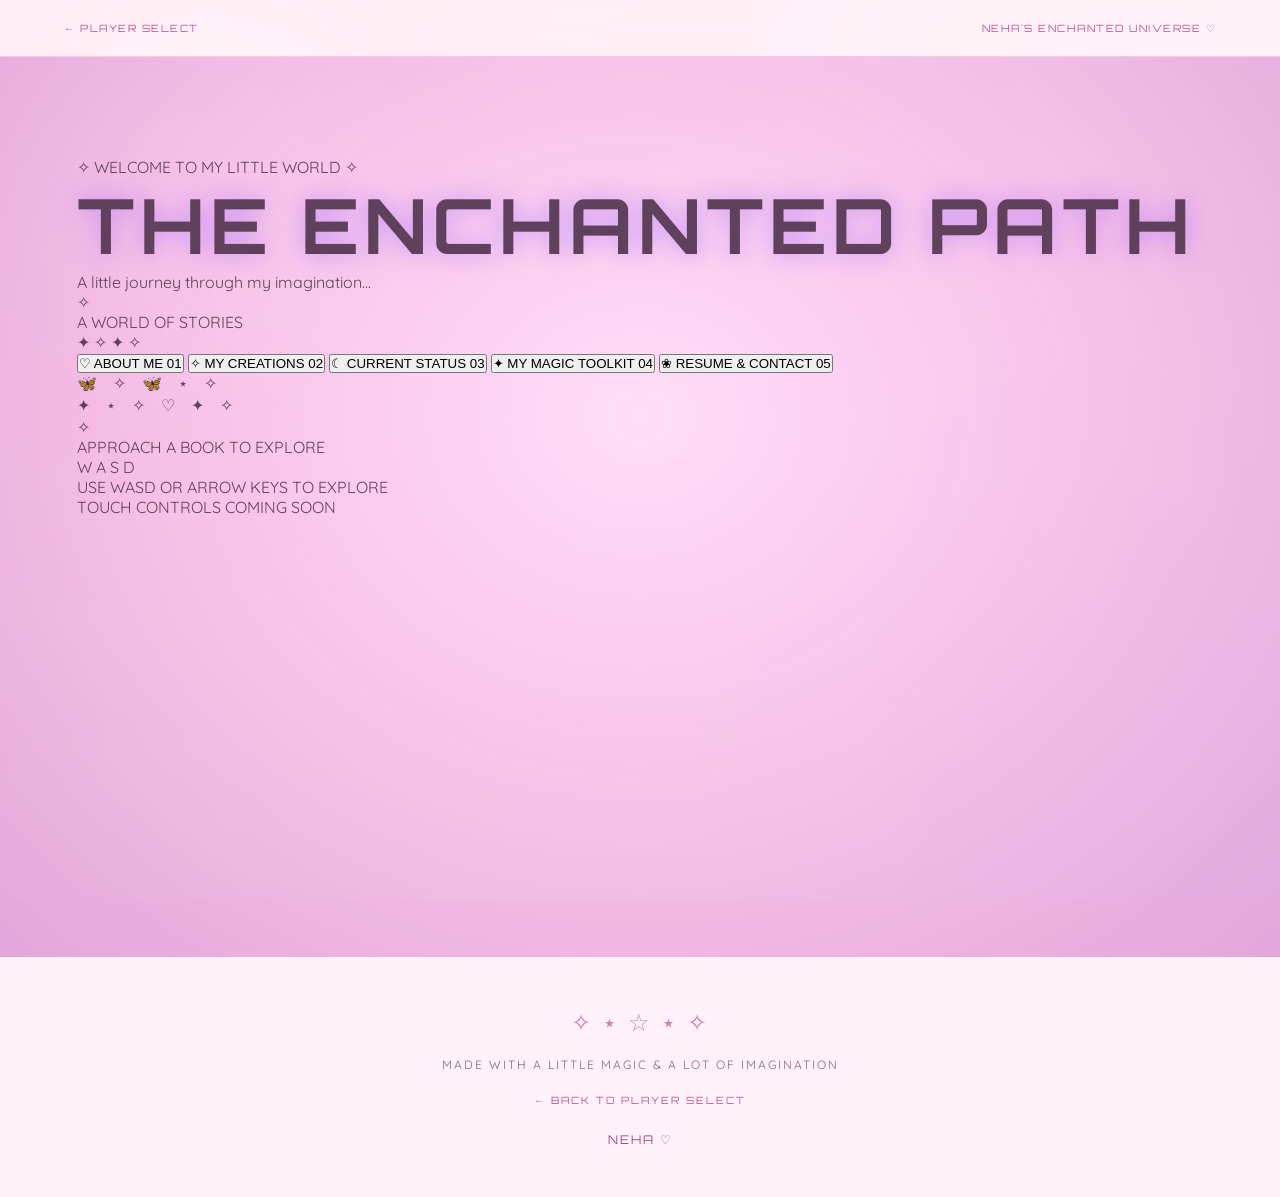
==== neha.html @ f6a1d411 "Update neha.html" ====
<!DOCTYPE html>
<html lang="en">
<head>
  <meta charset="UTF-8">
  <meta name="viewport" content="width=device-width, initial-scale=1.0">

  <title>Neha's Enchanted Universe</title>

  <link rel="stylesheet" href="style.css">
</head>

<body class="portfolio-page neha-world enchanted-game">

  <!-- GAME NAVIGATION -->
  <nav class="portfolio-nav corridor-nav">
    <a href="index.html" class="back-link">← PLAYER SELECT</a>
    <span class="corridor-world-name">NEHA'S ENCHANTED UNIVERSE ♡</span>
  </nav>


  <!-- ENCHANTED CORRIDOR -->
  <main>

    <section class="enchanted-library" id="library">

      <!-- INTRODUCTION -->
      <div class="corridor-intro">
        <p>✧ WELCOME TO MY LITTLE WORLD ✧</p>
        <h1>THE ENCHANTED PATH</h1>
        <span>A little journey through my imagination...</span>
      </div>


      <!-- FIRST PERSON GAME VIEW -->
      <div class="corridor-viewport">

        <div class="corridor-scene" id="corridorScene">

          <!-- CEILING -->
          <div class="corridor-ceiling"></div>

          <!-- LEFT WALL -->
          <div class="corridor-wall corridor-wall-left"></div>

          <!-- RIGHT WALL -->
          <div class="corridor-wall corridor-wall-right"></div>

          <!-- FLOOR -->
          <div class="corridor-floor"></div>

          <!-- DISTANT END OF THE CORRIDOR -->
          <div class="corridor-end">
            <div class="corridor-end-glow">✧</div>
            <span>A WORLD OF STORIES</span>
          </div>


          <!-- MAGICAL WALL LIGHTS -->
          <div class="corridor-lights" aria-hidden="true">
            <span class="corridor-lamp lamp-one">✦</span>
            <span class="corridor-lamp lamp-two">✧</span>
            <span class="corridor-lamp lamp-three">✦</span>
            <span class="corridor-lamp lamp-four">✧</span>
          </div>


          <!-- BOOK 01 — ABOUT ME -->
          <button
            class="corridor-book book-one"
            type="button"
            data-book="about"
            aria-label="Open About Me book">

            <span class="corridor-book-symbol">♡</span>
            <span class="corridor-book-title">ABOUT ME</span>
            <span class="corridor-book-number">01</span>
          </button>


          <!-- BOOK 02 — MY CREATIONS -->
          <button
            class="corridor-book book-two"
            type="button"
            data-book="creations"
            aria-label="Open My Creations book">

            <span class="corridor-book-symbol">✧</span>
            <span class="corridor-book-title">MY CREATIONS</span>
            <span class="corridor-book-number">02</span>
          </button>


          <!-- BOOK 03 — CURRENT STATUS -->
          <button
            class="corridor-book book-three"
            type="button"
            data-book="status"
            aria-label="Open Current Status book">

            <span class="corridor-book-symbol">☾</span>
            <span class="corridor-book-title">CURRENT STATUS</span>
            <span class="corridor-book-number">03</span>
          </button>


          <!-- BOOK 04 — MY MAGIC TOOLKIT -->
          <button
            class="corridor-book book-four"
            type="button"
            data-book="skills"
            aria-label="Open My Magic Toolkit book">

            <span class="corridor-book-symbol">✦</span>
            <span class="corridor-book-title">MY MAGIC TOOLKIT</span>
            <span class="corridor-book-number">04</span>
          </button>


          <!-- BOOK 05 — RESUME AND CONTACT -->
          <button
            class="corridor-book book-five"
            type="button"
            data-book="contact"
            aria-label="Open Resume and Contact book">

            <span class="corridor-book-symbol">❀</span>
            <span class="corridor-book-title">RESUME & CONTACT</span>
            <span class="corridor-book-number">05</span>
          </button>


          <!-- FLOATING MAGICAL DETAILS -->
          <div class="corridor-butterflies" aria-hidden="true">
            🦋　✧　🦋　⋆　✧
          </div>

          <div class="corridor-sparkles" aria-hidden="true">
            ✦　⋆　✧　♡　✦　✧
          </div>


          <!-- BOOK INTERACTION PROMPT -->
          <div class="book-interaction-prompt" id="bookPrompt">
            <span>✧</span>
            <p>APPROACH A BOOK TO EXPLORE</p>
          </div>

        </div>


        <!-- MOVEMENT INSTRUCTIONS -->
        <div class="corridor-controls">

          <div class="keyboard-controls" aria-label="Movement controls">
            <span class="key-up">W</span>
            <span class="key-left">A</span>
            <span class="key-down">S</span>
            <span class="key-right">D</span>
          </div>

          <p>USE WASD OR ARROW KEYS TO EXPLORE</p>

          <p class="corridor-mobile-hint">
            TOUCH CONTROLS COMING SOON
          </p>

        </div>

      </div>

    </section>

  </main>


  <!-- 
    PRESERVED PORTFOLIO CONTENT

    These templates are hidden from the visible page.
    We will connect their contents to the five books
    using JavaScript in a later step.
  -->


  <!-- BOOK 01 — ABOUT ME AND EDUCATION -->
  <template id="book-about-content">

    <section class="portfolio-section" id="about">

      <p class="eyebrow">THE DREAMER</p>
      <h2>A LITTLE ABOUT ME ♡</h2>

      <div class="neha-about-card">

        <div class="about-decoration">✿</div>

        <p class="section-description">
          Hello! I'm Neha, an Animation and VFX student who loves
          bringing imagination to life.

          I'm fascinated by characters, storytelling, visual worlds
          and the little details that make an idea feel magical.

          This is my creative space, where I share my journey,
          experiments and creations.
        </p>

        <div class="about-decoration">✧</div>

      </div>

    </section>


    <section class="portfolio-section" id="education">

      <p class="eyebrow">MY JOURNEY</p>
      <h2>THE ADVENTURE SO FAR ✨</h2>

      <div class="neha-info-card">

        <span class="card-symbol">🎓</span>

        <h3>B.Sc. Animation & VFX</h3>

        <p>Noorul Islam Centre for Higher Education</p>

        <p class="small-note">
          Currently pursuing my degree
        </p>

      </div>

    </section>

  </template>


  <!-- BOOK 02 — MY CREATIONS -->
  <template id="book-creations-content">

    <section class="portfolio-section" id="projects">

      <p class="eyebrow">MY LITTLE CREATIONS</p>

      <h2>MADE WITH IMAGINATION ♡</h2>

      <p class="section-description">
        A growing collection of projects, experiments and
        creative adventures.
      </p>

      <div class="project-grid">

        <article class="project-placeholder">
          <div class="project-art">✧</div>
          <span>PROJECT 01</span>
          <h3>3D MODELLING</h3>
          <p>A little world in three dimensions.</p>
          <small>Artwork coming soon</small>
        </article>

        <article class="project-placeholder">
          <div class="project-art">♡</div>
          <span>PROJECT 02</span>
          <h3>CHARACTER ANIMATION</h3>
          <p>Giving characters life and personality.</p>
          <small>Artwork coming soon</small>
        </article>

        <article class="project-placeholder">
          <div class="project-art">☾</div>
          <span>PROJECT 03</span>
          <h3>2D & VFX</h3>
          <p>Exploring motion, visuals and storytelling.</p>
          <small>Artwork coming soon</small>
        </article>

        <article class="project-placeholder">
          <div class="project-art">☆</div>
          <span>PROJECT 04</span>
          <h3>CREATIVE EXPERIMENTS</h3>
          <p>Ideas, practice and happy accidents.</p>
          <small>Artwork coming soon</small>
        </article>

      </div>

    </section>

  </template>


  <!-- BOOK 03 — CURRENT STATUS -->
  <template id="book-status-content">

    <section class="portfolio-section">

      <p class="eyebrow">WHAT'S HAPPENING?</p>

      <h2>MY CURRENT CHAPTER ✨</h2>

      <p class="section-description">
        A little space for my current creative journey,
        learning adventures and upcoming projects.
      </p>

      <div class="neha-info-card">

        <span class="card-symbol">♡</span>

        <h3>My Creative Journey</h3>

        <p>More updates coming soon!</p>

      </div>

    </section>

  </template>


  <!-- BOOK 04 — MY MAGIC TOOLKIT -->
  <template id="book-skills-content">

    <section class="portfolio-section" id="skills">

      <p class="eyebrow">MY MAGIC TOOLKIT</p>

      <h2>THINGS I CAN CREATE ✦</h2>

      <p class="section-description">
        Every artist has their own little collection of magic.
        Here's what's in mine!
      </p>

      <div class="skill-list">

        <span>✧ 3D Modelling</span>
        <span>♡ Character Animation</span>
        <span>✦ Rigging</span>
        <span>☾ 2D Animation</span>
        <span>✧ Autodesk Maya</span>
        <span>♡ Adobe After Effects</span>
        <span>✦ Adobe Animate</span>
        <span>☾ Rotoscoping</span>
        <span>✧ Keying</span>
        <span>♡ Wire Removal</span>

      </div>

    </section>

  </template>


  <!-- BOOK 05 — RESUME AND CONTACT -->
  <template id="book-contact-content">

    <section class="portfolio-section" id="resume">

      <p class="eyebrow">MY LITTLE PASSPORT</p>

      <h2>MY RESUME 🎀</h2>

      <div class="neha-info-card">

        <span class="card-symbol">💌</span>

        <h3>Want to know more?</h3>

        <p>My CV will be available here soon.</p>

        <p class="small-note">Come back for updates!</p>

      </div>

    </section>


    <section class="portfolio-section" id="contact">

      <p class="eyebrow">SEND A LITTLE MAGIC</p>

      <h2>LET'S CONNECT ♡</h2>

      <div class="neha-contact-card">

        <p>
          Have a project, opportunity or creative idea?
          I'd love to hear from you!
        </p>

        <p class="contact-placeholder">
          ✉ Email details coming soon
        </p>

      </div>

    </section>

  </template>


  <!-- FOOTER -->
  <footer class="neha-footer">

    <div class="footer-stars">✧ ⋆ ☆ ⋆ ✧</div>

    <p>MADE WITH A LITTLE MAGIC & A LOT OF IMAGINATION</p>

    <a href="index.html">← BACK TO PLAYER SELECT</a>

    <p class="footer-name">NEHA ♡</p>

  </footer>

</body>
</html>
---- style.css ----
@import url('https://fonts.googleapis.com/css2?family=Orbitron:wght@400;500;600;700;800&family=Rajdhani:wght@400;500;600;700&family=Quicksand:wght@400;500;600;700&family=Cinzel:wght@500;600;700&display=swap');

/* ==========================================
   GLOBAL SETTINGS
========================================== */

:root {
  --bg: #090914;
  --panel: #171426;
  --purple: #b58aff;
  --pink: #ff91cf;
  --text: #f8f4ff;
  --muted: #aaa2bd;
}

* {
  margin: 0;
  padding: 0;
  box-sizing: border-box;
}

html {
  scroll-behavior: smooth;
}

body {
  min-height: 100vh;
  background: var(--bg);
  color: var(--text);
  font-family: 'Rajdhani', sans-serif;
  overflow-x: hidden;
}

body::before {
  content: "";
  position: fixed;
  inset: 0;
  pointer-events: none;
  background:
    radial-gradient(ellipse at 15% 20%, #40235d55, transparent 45%),
    radial-gradient(ellipse at 85% 75%, #263c6855, transparent 45%);
  z-index: -1;
}

/* ==========================================
   PLAYER SELECT — LANDING PAGE
========================================== */

.player-menu {
  width: min(1150px, 92%);
  margin: auto;
  padding: 65px 0 35px;
  text-align: center;
}

.menu-header {
  animation: fade-in 1s ease both;
}

.eyebrow {
  font-family: 'Orbitron', sans-serif;
  font-size: 11px;
  letter-spacing: 4px;
  margin-bottom: 20px;
}

.menu-header .eyebrow {
  color: var(--purple);
}

h1 {
  font-family: 'Orbitron', sans-serif;
  font-size: clamp(35px, 7vw, 76px);
  letter-spacing: 5px;
  text-shadow: 0 0 25px #a56cff99;
}

.subtitle {
  color: var(--muted);
  font-size: 20px;
  margin-top: 15px;
}

.section-title {
  font-family: 'Orbitron', sans-serif;
  font-size: 14px;
  letter-spacing: 4px;
  color: #d8c8ff;
  margin: 65px 0 35px;
}

.players {
  display: grid;
  grid-template-columns: repeat(2, minmax(0, 1fr));
  gap: 32px;
}

.player-card {
  position: relative;
  min-height: 490px;
  padding: 22px;
  border: 1px solid #51445f;
  border-radius: 18px;
  background: linear-gradient(150deg, #211a35, #100f1c 75%);
  overflow: hidden;
  isolation: isolate;
  transition:
    transform 0.4s ease,
    border-color 0.4s ease,
    box-shadow 0.4s ease;
}

.player-card::before {
  content: "";
  position: absolute;
  inset: 0;
  opacity: 0;
  background: radial-gradient(
    circle at 50% 40%,
    #ac70ff33,
    transparent 65%
  );
  transition: opacity 0.4s ease;
  z-index: -1;
}

.player-card:hover {
  transform: translateY(-10px) scale(1.025);
  border-color: var(--purple);
  box-shadow: 0 0 35px #a56cff55;
}

.player-card:hover::before {
  opacity: 1;
}

.rahul-card:hover {
  border-color: #65d8ff;
  box-shadow: 0 0 35px #65d8ff44;
}

.player-number {
  color: #aaa2bd;
  font-family: 'Orbitron', sans-serif;
  font-size: 10px;
  letter-spacing: 3px;
}

.character-stage {
  position: relative;
  width: 100%;
  height: 285px;
  display: grid;
  place-items: center;
  overflow: hidden;
}

.silhouette {
  width: 130px;
  height: 235px;
  background: #05050a;
  filter: drop-shadow(0 0 12px #a56cff55);
  border-radius: 48% 48% 18% 18%;
  clip-path: polygon(
    36% 0, 64% 0, 78% 13%, 72% 30%,
    85% 38%, 100% 100%, 0 100%,
    15% 38%, 28% 30%, 22% 13%
  );
  transition: opacity 0.5s ease, transform 0.5s ease;
}

.reveal-preview {
  position: absolute;
  inset: 0;
  display: grid;
  place-items: center;
  opacity: 0;
  transform: scale(0.8);
  transition: opacity 0.4s ease, transform 0.4s ease;
  color: var(--pink);
  font-family: 'Orbitron', sans-serif;
  font-size: 11px;
  letter-spacing: 2px;
}

.player-card:hover .silhouette {
  opacity: 0.15;
  transform: scale(1.12);
}

.player-card:hover .reveal-preview {
  opacity: 1;
  transform: scale(1);
}

.rahul-card .reveal-preview {
  color: #65d8ff;
}

.player-info {
  position: relative;
  transition: transform 0.4s ease;
}

.player-role {
  color: var(--purple);
  font-family: 'Orbitron', sans-serif;
  font-size: 10px;
  letter-spacing: 3px;
}

.rahul-card .player-role {
  color: #65d8ff;
}

.player-info h3 {
  font-family: 'Orbitron', sans-serif;
  font-size: 27px;
  letter-spacing: 4px;
  margin: 8px 0;
}

.player-info > p:not(.player-role) {
  color: var(--muted);
  font-size: 17px;
}

.select-button {
  display: inline-block;
  margin-top: 22px;
  padding: 12px 23px;
  border: 1px solid var(--purple);
  border-radius: 6px;
  color: white;
  background: #8d56c8;
  font-family: 'Orbitron', sans-serif;
  font-size: 10px;
  letter-spacing: 1px;
  text-decoration: none;
  transition: background 0.3s ease, transform 0.3s ease;
}

.select-button:hover {
  background: #bd83ff;
  transform: scale(1.06);
}

.rahul-card .select-button {
  background: #245c78;
  border-color: #65d8ff;
}

.rahul-card .select-button:hover {
  background: #328bb2;
}

.select-screen footer {
  margin-top: 65px;
  color: #77718c;
  font-size: 12px;
  letter-spacing: 3px;
}

/* ==========================================
   SHARED PORTFOLIO SETTINGS
========================================== */

.portfolio-page {
  --accent: #c49aff;
  --accent-glow: #a56cff;
  --panel-bg: #191426;
  position: relative;
  isolation: isolate;
  min-height: 100vh;
  background: #090914;
}

.portfolio-page::before {
  content: none;
}

.portfolio-page .portfolio-nav {
  position: relative;
  z-index: 5;
  display: flex;
  align-items: center;
  justify-content: center;
  flex-wrap: wrap;
  gap: 25px;
  padding: 22px 5%;
  font-family: 'Orbitron', sans-serif;
  font-size: 10px;
  letter-spacing: 1.5px;
}

.portfolio-nav a {
  text-decoration: none;
  transition: opacity 0.3s ease, color 0.3s ease;
}

.portfolio-nav a:hover {
  opacity: 0.65;
}

.portfolio-page .back-link {
  margin-right: auto;
}

.portfolio-hero {
  min-height: 650px;
  display: flex;
  flex-direction: column;
  justify-content: center;
  align-items: center;
  text-align: center;
  padding: 75px 20px;
  position: relative;
  overflow: hidden;
}

.portfolio-hero h1 {
  font-size: clamp(42px, 8vw, 85px);
}

.portfolio-hero .subtitle {
  font-size: 20px;
}

.hero-description {
  max-width: 570px;
  line-height: 1.8;
  font-size: 18px;
  margin-top: 18px;
}

.portfolio-hero .select-button {
  margin-top: 30px;
}

.scroll-hint {
  margin-top: 55px;
  font-family: 'Orbitron', sans-serif;
  font-size: 9px;
  letter-spacing: 3px;
}

.portfolio-section {
  width: min(950px, 88%);
  margin: auto;
  padding: 85px 0;
  border-bottom: 1px solid #ffffff18;
  scroll-margin-top: 35px;
}

.portfolio-section h2 {
  font-family: 'Orbitron', sans-serif;
  font-size: clamp(24px, 4vw, 37px);
  letter-spacing: 2px;
  margin: 12px 0 25px;
}

.section-description {
  max-width: 700px;
  font-size: 18px;
  line-height: 1.8;
}

.info-panel {
  padding: 28px;
  border-radius: 12px;
  margin-top: 25px;
}

.info-panel h3,
.portfolio-section h3 {
  font-family: 'Orbitron', sans-serif;
  font-size: 17px;
  margin-bottom: 12px;
}

.info-panel p {
  font-size: 17px;
  margin-top: 7px;
}

.small-note {
  font-size: 14px !important;
  margin-top: 12px !important;
}

.skill-list {
  display: flex;
  flex-wrap: wrap;
  gap: 13px;
  margin-top: 30px;
}

.skill-list span {
  display: inline-block;
  padding: 12px 18px;
  transition: transform 0.3s ease, box-shadow 0.3s ease;
}

.skill-list span:hover {
  transform: translateY(-5px);
}

.project-grid {
  display: grid;
  grid-template-columns: repeat(2, minmax(0, 1fr));
  gap: 22px;
  margin-top: 35px;
}

.project-placeholder {
  min-height: 245px;
  padding: 25px;
  display: flex;
  flex-direction: column;
  justify-content: flex-end;
  position: relative;
  overflow: hidden;
  transition: transform 0.35s ease, box-shadow 0.35s ease;
}

.project-placeholder:hover {
  transform: translateY(-7px);
}

.project-placeholder > span {
  font-family: 'Orbitron', sans-serif;
  font-size: 10px;
  letter-spacing: 2px;
  margin-bottom: 12px;
}

.project-placeholder p {
  font-size: 15px;
  margin-top: 4px;
}

.project-placeholder small {
  font-size: 11px;
  margin-top: 15px;
}

.project-art {
  font-size: 60px;
  text-align: right;
  margin-bottom: 12px;
}

.portfolio-page footer {
  padding: 50px 20px;
  text-align: center;
  font-size: 12px;
  letter-spacing: 2px;
}

.portfolio-page footer a {
  display: inline-block;
  margin-top: 22px;
  text-decoration: none;
  font-family: 'Orbitron', sans-serif;
  font-size: 10px;
  letter-spacing: 2px;
}

.footer-stars {
  font-size: 24px;
  margin-bottom: 20px;
}

.footer-name {
  margin-top: 25px;
  font-family: 'Orbitron', sans-serif;
}

/* ==========================================
   NEHA — ENCHANTED POP FANTASY
========================================== */

.neha-world {
  --accent: #d94f9b;
  --accent-glow: #f7a8d4;
  --panel-bg: #fff0f8;

  background: #fff8fc;
  color: #60415c;
  font-family: 'Quicksand', sans-serif;
}

.neha-world::before {
  content: "";
  position: fixed;
  inset: 0;
  z-index: -1;
  pointer-events: none;
  background:
    radial-gradient(circle at 10% 15%, #ffd5eb, transparent 30%),
    radial-gradient(circle at 90% 35%, #e4d7ff, transparent 32%),
    radial-gradient(circle at 45% 90%, #fff0bf, transparent 35%);
}

.neha-world .portfolio-nav {
  background: #fff7fbdd;
  backdrop-filter: blur(12px);
  border-bottom: 1px solid #f4cce2;
  color: #bd5795;
}

.neha-world .portfolio-nav a {
  color: #bd5795;
}

.neha-world .portfolio-hero {
  background:
    radial-gradient(ellipse at center, #ffe1f1, transparent 72%);
}

.neha-world .portfolio-hero .eyebrow {
  color: #bd5795;
}

.neha-world .portfolio-hero h1 {
  color: #c64c91;
  font-family: 'Cinzel', serif;
  letter-spacing: 2px;
  text-shadow: 0 4px 20px #f5b5dc;
}

.neha-name {
  color: #d45b9e;
  font-family: 'Quicksand', sans-serif;
  font-size: clamp(27px, 5vw, 42px);
  margin-top: 8px;
}

.neha-world .portfolio-hero .subtitle {
  color: #b65c99;
}

.neha-world .hero-description {
  color: #87637f;
}

.neha-world .eyebrow {
  color: #cf6ba6;
}

.magic-emblem {
  font-size: 36px;
  color: #d99ac1;
  margin-bottom: 20px;
  animation: float 4s ease-in-out infinite;
}

.magic-sparkles {
  position: absolute;
  top: 110px;
  left: 0;
  width: 100%;
  text-align: center;
  color: #d68cba;
  opacity: 0.55;
  font-size: 18px;
  letter-spacing: 8px;
  pointer-events: none;
  animation: sparkle 5s ease-in-out infinite;
}

.neha-character-placeholder {
  width: 220px;
  height: 250px;
  margin-top: 35px;
  border-radius: 48% 48% 30% 30%;
  background: linear-gradient(145deg, #ffd5eb, #d9c5ff);
  border: 3px solid #fff;
  box-shadow: 0 12px 35px #e6a9d955;
  display: grid;
  place-items: center;
  animation: float 5s ease-in-out infinite;
}

.character-placeholder-inner {
  text-align: center;
  padding: 20px;
  font-size: 12px;
  letter-spacing: 1px;
}

.neha-character-placeholder .character-placeholder-inner {
  color: #a34e86;
}

.character-placeholder-inner p {
  font-size: 13px;
  margin: 12px 0;
  letter-spacing: 0;
}

.placeholder-star {
  display: block;
  font-size: 48px;
  margin-top: 12px;
}

.neha-world .select-button {
  background: linear-gradient(135deg, #f7a6d0, #c9a4ff);
  border: none;
  border-radius: 30px;
  color: white;
  box-shadow: 0 5px 18px #e7a6d355;
}

.neha-world .select-button:hover {
  background: linear-gradient(135deg, #ed8ec3, #b99aff);
  box-shadow: 0 0 25px #e99bcf99;
}

.neha-world .portfolio-section {
  border-color: #f2d5e8;
}

.neha-world .portfolio-section h2 {
  color: #a94d88;
  font-family: 'Cinzel', serif;
}

.neha-world .section-description {
  color: #80647c;
}

.neha-about-card,
.neha-info-card,
.neha-contact-card {
  background: #fff0f7;
  border: 1px solid #f0c8df;
  border-radius: 24px;
  padding: 32px;
  margin-top: 25px;
  box-shadow: 0 10px 30px #d99acb22;
}

.neha-about-card {
  position: relative;
}

.about-decoration {
  color: #d77db2;
  font-size: 28px;
  margin: 10px 0;
}

.neha-info-card {
  border-left: 5px solid #e8a0c9;
}

.neha-info-card h3 {
  color: #98517e;
}

.neha-info-card p {
  color: #866b80;
  margin-top: 8px;
}

.card-symbol {
  font-size: 28px;
  display: block;
  margin-bottom: 16px;
}

.neha-world .skill-list span {
  background: #fff0f8;
  border: 1px solid #edb8d7;
  color: #a64d87;
  border-radius: 30px;
  box-shadow: 0 3px 10px #e9b4d322;
}

.neha-world .skill-list span:hover {
  box-shadow: 0 5px 18px #e9a5d566;
}

.neha-world .project-placeholder {
  background: linear-gradient(145deg, #fff0f8, #f0e9ff);
  border: 1px solid #edc3dc;
  border-radius: 20px;
  box-shadow: 0 8px 25px #d99acb18;
}

.neha-world .project-placeholder h3 {
  color: #98517e;
  font-family: 'Quicksand', sans-serif;
  font-weight: 700;
}

.neha-world .project-placeholder p,
.neha-world .project-placeholder small {
  color: #866b80;
}

.neha-world .project-placeholder > span {
  color: #cf6ba6;
}

.neha-world .project-art {
  color: #d77db2;
}

.neha-world .project-placeholder:hover {
  box-shadow: 0 15px 35px #d99acb44;
}

.neha-contact-card {
  text-align: center;
  color: #80647c;
  line-height: 1.8;
}

.contact-placeholder {
  margin-top: 22px;
  color: #b65c99;
}

.neha-world footer {
  color: #87637f;
  background: #fff2f9;
}

.neha-world footer a {
  color: #bd5795;
}

.neha-world .footer-stars {
  color: #d77db2;
}

.neha-world .footer-name {
  color: #a94d88;
}

/* ==========================================
   RAHUL — PSYCHEDELIC DIMENSION
========================================== */

.rahul-world {
  --accent: #55e5ff;
  --accent-glow: #168cff;
  --panel-bg: #111c38;

  background: #050714;
  color: #e7f4ff;
}

.rahul-world::before {
  content: "";
  position: fixed;
  inset: 0;
  z-index: -1;
  pointer-events: none;
  background:
    radial-gradient(ellipse at 15% 20%, #123e7655, transparent 45%),
    radial-gradient(ellipse at 85% 70%, #5a1e9855, transparent 45%),
    radial-gradient(ellipse at 50% 50%, #0c4b6644, transparent 55%);
}

.rahul-world .portfolio-nav {
  background: #080c20dd;
  backdrop-filter: blur(12px);
  border-bottom: 1px solid #55e5ff33;
}

.rahul-world .portfolio-nav a {
  color: #55e5ff;
}

.rahul-world .portfolio-hero {
  background:
    radial-gradient(ellipse at center, #122b55aa, transparent 70%);
}

.rahul-world .portfolio-hero .eyebrow {
  color: #55e5ff;
}

.rahul-world .portfolio-hero h1 {
  color: #e9faff;
  text-shadow:
    0 0 10px #55e5ff,
    0 0 35px #168cff,
    0 0 65px #753bff;
}

.rahul-name {
  font-family: 'Orbitron', sans-serif;
  font-size: clamp(25px, 5vw, 40px);
  color: #55e5ff;
  margin-top: 10px;
  letter-spacing: 5px;
}

.rahul-world .portfolio-hero .subtitle {
  color: #9fbdff;
}

.rahul-world .hero-description {
  color: #a6b8d9;
}

.rahul-world .eyebrow {
  color: #55e5ff;
}

.rahul-emblem {
  font-size: 35px;
  color: #55e5ff;
  margin-bottom: 25px;
  text-shadow: 0 0 20px #168cff;
  animation: rotate-slow 15s linear infinite;
}

.psychedelic-orbit {
  position: absolute;
  top: 115px;
  width: 100%;
  text-align: center;
  font-size: 20px;
  letter-spacing: 8px;
  color: #55e5ff;
  opacity: 0.35;
  pointer-events: none;
  animation: pulse 5s ease-in-out infinite;
}

.rahul-character-placeholder {
  width: 220px;
  height: 250px;
  margin-top: 35px;
  display: grid;
  place-items: center;
  border-radius: 50%;
  background:
    repeating-conic-gradient(
      from 0deg,
      #55e5ff22 0deg 12deg,
      #773bff33 12deg 24deg
    );
  border: 2px solid #55e5ff88;
  box-shadow:
    0 0 25px #168cff66,
    inset 0 0 30px #753bff66;
  animation: rotate-slow 30s linear infinite;
}

.rahul-character-placeholder .character-placeholder-inner {
  color: #a7f4ff;
  text-shadow: 0 0 10px #55e5ff;
  animation: rotate-back 30s linear infinite;
}

.rahul-world .select-button {
  background: linear-gradient(120deg, #075e91, #40218e);
  border: 1px solid #55e5ff;
  border-radius: 3px;
  color: #baf6ff;
  box-shadow: 0 0 15px #168cff55;
}

.rahul-world .select-button:hover {
  background: linear-gradient(120deg, #087eae, #6534bc);
  box-shadow: 0 0 30px #55e5ff99;
}

.rahul-world .portfolio-section {
  border-color: #55e5ff25;
}

.rahul-world .portfolio-section h2 {
  color: #b5f4ff;
  text-shadow: 0 0 12px #168cff55;
}

.rahul-world .section-description {
  color: #a6b8d9;
}

.rahul-about-card,
.rahul-info-card,
.rahul-contact-card {
  background: linear-gradient(140deg, #101e3b, #17132e);
  border: 1px solid #55e5ff44;
  border-radius: 8px;
  padding: 30px;
  margin-top: 25px;
  box-shadow: 0 0 25px #168cff18;
}

.rahul-info-card {
  border-left: 4px solid #55e5ff;
}

.rahul-info-card h3 {
  color: #b5f4ff;
}

.rahul-info-card p {
  color: #a6b8d9;
  margin-top: 8px;
}

.rahul-world .skill-list span {
  background: #101c38;
  border: 1px solid #358cff88;
  color: #8eeaff;
  border-radius: 3px;
  box-shadow: 0 0 12px #168cff22;
}

.rahul-world .skill-list span:hover {
  box-shadow: 0 0 25px #168cff77;
}

.rahul-world .project-placeholder {
  background:
    linear-gradient(145deg, #101d3c, #11102a);
  border: 1px solid #358cff77;
  border-radius: 5px;
  box-shadow: 0 0 20px #168cff18;
}

.rahul-world .project-placeholder h3 {
  color: #b5f4ff;
}

.rahul-world .project-placeholder p,
.rahul-world .project-placeholder small {
  color: #9db5d8;
}

.rahul-world .project-placeholder > span {
  color: #55e5ff;
}

.rahul-world .project-art {
  color: #55e5ff;
  text-shadow: 0 0 20px #168cff;
}

.rahul-world .project-placeholder:hover {
  border-color: #55e5ff;
  box-shadow: 0 0 30px #168cff66;
}

.rahul-contact-card {
  text-align: center;
  color: #a6b8d9;
  line-height: 1.8;
}

.rahul-world .contact-placeholder {
  color: #55e5ff;
  margin-top: 20px;
}

.rahul-world footer {
  background: #070a19;
  color: #8298bd;
}

.rahul-world footer a {
  color: #55e5ff;
}

.rahul-world .footer-stars {
  color: #55e5ff;
  text-shadow: 0 0 15px #168cff;
}

.rahul-world .footer-name {
  color: #b5f4ff;
}

/* ==========================================
   ANIMATIONS
========================================== */

@keyframes fade-in {
  from {
    opacity: 0;
    transform: translateY(15px);
  }
  to {
    opacity: 1;
    transform: translateY(0);
  }
}

@keyframes float {
  0%, 100% {
    transform: translateY(0);
  }
  50% {
    transform: translateY(-12px);
  }
}

@keyframes sparkle {
  0%, 100% {
    opacity: 0.3;
    transform: translateY(0);
  }
  50% {
    opacity: 0.8;
    transform: translateY(-8px);
  }
}

@keyframes pulse {
  0%, 100% {
    opacity: 0.2;
    transform: scale(0.96);
  }
  50% {
    opacity: 0.55;
    transform: scale(1.04);
  }
}

@keyframes rotate-slow {
  from {
    transform: rotate(0deg);
  }
  to {
    transform: rotate(360deg);
  }
}

@keyframes rotate-back {
  from {
    transform: rotate(0deg);
  }
  to {
    transform: rotate(-360deg);
  }
}

/* ==========================================
   MOBILE RESPONSIVENESS
========================================== */

@media (max-width: 700px) {
  .player-menu {
    padding-top: 45px;
  }

  .players {
    grid-template-columns: 1fr;
  }

  .section-title {
    margin-top: 45px;
  }

  .player-card {
    min-height: 450px;
  }

  .portfolio-page .portfolio-nav {
    gap: 13px;
    padding: 18px 4%;
    font-size: 9px;
  }

  .portfolio-page .back-link {
    width: 100%;
    text-align: center;
    margin: 0 0 5px;
  }

  .portfolio-hero {
    min-height: 570px;
    padding: 60px 18px;
  }

  .portfolio-section {
    width: 88%;
    padding: 60px 0;
  }

  .project-grid {
    grid-template-columns: 1fr;
  }

  .neha-character-placeholder,
  .rahul-character-placeholder {
    width: 190px;
    height: 220px;
  }

  .neha-about-card,
  .neha-info-card,
  .neha-contact-card,
  .rahul-about-card,
  .rahul-info-card,
  .rahul-contact-card {
    padding: 22px;
  }

  .magic-sparkles,
  .psychedelic-orbit {
    font-size: 13px;
    letter-spacing: 3px;
  }
}

@media (prefers-reduced-motion: reduce) {
  *,
  *::before,
  *::after {
    animation-duration: 0.01ms !important;
    transition-duration: 0.01ms !important;
    scroll-behavior: auto !important;
  }
}

/* =====================================
   NEHA'S ENCHANTED PINK WORLD
===================================== */

body.neha-world {
    background-color: #f7b6d2 !important;
    background-image:
        radial-gradient(circle at 15% 20%, rgba(255,255,255,0.8) 0 2%, transparent 18%),
        radial-gradient(circle at 85% 15%, rgba(255,225,241,0.9), transparent 28%),
        radial-gradient(circle at 80% 75%, rgba(190,164,255,0.45), transparent 30%),
        radial-gradient(circle at 15% 85%, rgba(255,230,170,0.55), transparent 28%),
        linear-gradient(135deg, #f6a9cc, #f9c9df 45%, #e8cafa 100%) !important;
    background-attachment: fixed !important;
}

.neha-world::before {
    background:
        radial-gradient(circle at 20% 30%, rgba(255,255,255,0.28), transparent 22%),
        radial-gradient(circle at 75% 65%, rgba(255,130,190,0.18), transparent 25%),
        radial-gradient(circle at 50% 100%, rgba(255,235,190,0.3), transparent 35%) !important;
}


/* =====================================
   RAHUL'S PSYCHEDELIC DIMENSION
===================================== */

body.rahul-world {
    background-color: #08091f !important;
    background-image:
        repeating-conic-gradient(
            from 0deg at 50% 50%,
            rgba(95,40,220,0.12) 0deg 10deg,
            transparent 10deg 20deg
        ),
        radial-gradient(ellipse at 15% 20%, rgba(0,220,255,0.35), transparent 32%),
        radial-gradient(ellipse at 85% 25%, rgba(150,35,255,0.4), transparent 35%),
        radial-gradient(ellipse at 50% 85%, rgba(0,90,255,0.35), transparent 38%),
        linear-gradient(135deg, #08091f, #111044 55%, #08091f) !important;
    background-attachment: fixed !important;
}

.rahul-world::before {
    background:
        repeating-radial-gradient(
            circle at 50% 50%,
            transparent 0 35px,
            rgba(0,220,255,0.12) 36px 39px,
            transparent 40px 65px
        ),
        conic-gradient(
            from 45deg at 70% 40%,
            rgba(130,30,255,0.18),
            transparent,
            rgba(0,220,255,0.18),
            transparent,
            rgba(130,30,255,0.18)
        ) !important;
    opacity: 0.8;
}

/* =====================================
   RAHUL'S ANIMATED PSYCHEDELIC SWIRLS
===================================== */

.rahul-world {
    position: relative;
    isolation: isolate;
}

.rahul-world::before {
    content: "";
    position: fixed;
    inset: -50%;
    width: 200%;
    height: 200%;
    pointer-events: none;
    z-index: -1;

    background-image:
        repeating-conic-gradient(
            from 0deg at 50% 50%,
            rgba(0, 225, 255, 0.28) 0deg 8deg,
            transparent 8deg 18deg,
            rgba(150, 35, 255, 0.3) 18deg 27deg,
            transparent 27deg 38deg
        ),
        repeating-radial-gradient(
            ellipse at 35% 45%,
            transparent 0 35px,
            rgba(0, 200, 255, 0.35) 38px 43px,
            transparent 47px 75px,
            rgba(175, 50, 255, 0.3) 78px 83px,
            transparent 87px 120px
        ),
        radial-gradient(
            circle at 70% 35%,
            rgba(0, 110, 255, 0.5),
            transparent 40%
        );

    background-size: 100% 100%;
    opacity: 0.75;
    transform-origin: center;
    animation: psychedelicFlow 35s linear infinite;
}

@keyframes psychedelicFlow {
    0% {
        transform: rotate(0deg) scale(1);
    }
    50% {
        transform: rotate(180deg) scale(1.08);
    }
    100% {
        transform: rotate(360deg) scale(1);
    }
}

/* =====================================
   PORTAL TRANSITION — SHARED
===================================== */

.portal-transition {
    position: fixed;
    inset: 0;
    z-index: 99999;
    display: flex;
    align-items: center;
    justify-content: center;
    overflow: hidden;
    opacity: 0;
    visibility: hidden;
    pointer-events: none;
    background: #090713;
    transition: opacity 0.25s ease, visibility 0.25s ease;
}

.portal-transition.active {
    opacity: 1;
    visibility: visible;
    pointer-events: all;
}

.portal-scene {
    position: absolute;
    inset: 0;
    display: flex;
    align-items: center;
    justify-content: center;
    flex-direction: column;
    opacity: 0;
    overflow: hidden;
}

.portal-scene p {
    position: absolute;
    bottom: 9%;
    color: white;
    font-size: 0.8rem;
    letter-spacing: 4px;
    text-align: center;
    z-index: 5;
}

.portal-ring {
    position: absolute;
    width: 260px;
    height: 260px;
    border-radius: 50%;
    transform: scale(0.05);
}

.portal-core {
    position: absolute;
    width: 210px;
    height: 210px;
    border-radius: 50%;
    transform: scale(0.05);
}

.portal-opening {
    overflow: hidden;
}

/* =====================================
   NEHA — PINK BUTTERFLY PORTAL
===================================== */

.neha-portal {
    background:
        radial-gradient(circle at center, #f8b9dc 0%, #bd75bd 38%, #54275f 75%, #170d2a 100%);
}

.neha-portal .portal-ring {
    border: 9px solid #ffd5f0;
    box-shadow:
        0 0 20px #ffb8e5,
        0 0 55px #f28bd0,
        0 0 110px #d66bcb,
        inset 0 0 35px #ffffff;
}

.neha-portal .portal-core {
    background:
        radial-gradient(circle, #fff4ff 0%, #f9b7e6 25%, #bb68c9 65%, #592568 100%);
    box-shadow: 0 0 70px #ffb6e8;
}

.neha-portal .portal-butterflies {
    position: absolute;
    inset: 0;
    z-index: 4;
}

.portal-butterflies span {
    position: absolute;
    left: 50%;
    top: 50%;
    color: white;
    font-size: 2rem;
    opacity: 0;
    transform: translate(-50%, -50%) scale(0.2);
}

.neha-active .neha-portal {
    opacity: 1;
}

.neha-active .neha-portal .portal-ring {
    animation: pinkPortalOpen 1.5s ease-in-out forwards;
}

.neha-active .neha-portal .portal-core {
    animation: pinkCoreOpen 1.5s ease-in-out forwards;
}

.neha-active .portal-butterflies span:nth-child(1) {
    animation: butterflyOne 1.5s ease-out forwards;
}

.neha-active .portal-butterflies span:nth-child(2) {
    animation: butterflyTwo 1.5s ease-out forwards;
}

.neha-active .portal-butterflies span:nth-child(3) {
    animation: butterflyThree 1.5s ease-out forwards;
}

.neha-active .portal-butterflies span:nth-child(4) {
    animation: butterflyFour 1.5s ease-out forwards;
}

.neha-active .portal-butterflies span:nth-child(5) {
    animation: butterflyFive 1.5s ease-out forwards;
}

.neha-active .portal-butterflies span:nth-child(6) {
    animation: butterflySix 1.5s ease-out forwards;
}



/* =====================================
   RAHUL — PSYCHEDELIC PORTAL
===================================== */

.rahul-portal {
    background:
        radial-gradient(
            ellipse at center,
            #392064 0%,
            #171033 48%,
            #03030c 100%
        );
}

/* OUTER GLOWING PORTAL */

.rahul-portal .portal-ring {
    border: 8px solid #67eaff;

    box-shadow:
        0 0 20px #67eaff,
        0 0 55px #7444ff,
        0 0 110px #3820a0,
        inset 0 0 35px #a9faff;
}

/* PSYCHEDELIC SPIRAL */

.rahul-portal .portal-core {
    width: 230px;
    height: 230px;
    border-radius: 50%;

    background:
        repeating-conic-gradient(
            from 0deg,
            #05eaff 0deg 12deg,
            #22105e 12deg 24deg,
            #b52bff 24deg 36deg,
            #11102e 36deg 48deg
        );

    box-shadow:
        0 0 35px #6d36ff,
        0 0 75px #1bcbff,
        inset 0 0 35px #05051c;
}

/* =====================================
   ELECTRIC LIGHTNING BOLT
===================================== */

.portal-lightning {
    position: absolute;
    z-index: 7;

    width: 180px;
    height: 280px;

    opacity: 0;
    transform: scale(0.2) rotate(-12deg);
}

.portal-lightning svg {
    width: 100%;
    height: 100%;
    overflow: visible;
}

/* Purple outer glow */

.lightning-glow {
    fill: none;
    stroke: #a34dff;
    stroke-width: 24;
    stroke-linejoin: bevel;

    filter: blur(12px);
}

/* Bright electric centre */

.lightning-bolt {
    fill: #b9faff;
    stroke: #39dfff;
    stroke-width: 5;
    stroke-linejoin: bevel;

    filter:
        drop-shadow(0 0 12px #42eaff)
        drop-shadow(0 0 25px #7444ff);
}

/* =====================================
   RAHUL PORTAL ENTRANCE
===================================== */

.rahul-active .rahul-portal {
    opacity: 1;
}

/* Portal expands */

.rahul-active .rahul-portal .portal-ring {
    animation:
        psychedelicPortalOpen 1.5s ease-in-out forwards;
}

/* Spiral rotates and expands */

.rahul-active .rahul-portal .portal-core {
    animation:
        spiralOpen 1.5s ease-in-out forwards;
}

/* Lightning emerges */

.rahul-active .portal-lightning {
    animation:
        lightningEmerges 1.5s ease-out forwards;
}

/* =====================================
   SPIRAL ANIMATION
===================================== */

@keyframes spiralOpen {

    0% {
        transform: scale(0.05) rotate(0deg);
    }

    55% {
        transform: scale(1) rotate(360deg);
    }

    100% {
        transform: scale(9) rotate(720deg);
    }
}

/* =====================================
   LIGHTNING ANIMATION
===================================== */

@keyframes lightningEmerges {

    0% {
        opacity: 0;
        transform: scale(0.2) rotate(-12deg);
    }

    35% {
        opacity: 1;
        transform: scale(0.8) rotate(8deg);
    }

    65% {
        transform: scale(1.15) rotate(-5deg);
    }

    100% {
        opacity: 1;
        transform: scale(1) rotate(0deg);
    }
}


/* =====================================
   ANIMATION KEYFRAMES
===================================== */

@keyframes pinkPortalOpen {
    0% { transform: scale(0.05) rotate(0deg); }
    55% { transform: scale(1.2) rotate(180deg); }
    100% { transform: scale(9) rotate(360deg); }
}

@keyframes pinkCoreOpen {
    0% { transform: scale(0.05); }
    55% { transform: scale(1); }
    100% { transform: scale(9); }
}

@keyframes butterflyOne {
    0% { opacity: 0; transform: translate(-50%, -50%) scale(0.2); }
    30% { opacity: 1; }
    100% { opacity: 0; transform: translate(-250px, -230px) scale(1.4) rotate(-25deg); }
}

@keyframes butterflyTwo {
    0% { opacity: 0; transform: translate(-50%, -50%) scale(0.2); }
    30% { opacity: 1; }
    100% { opacity: 0; transform: translate(180px, -260px) scale(1.5) rotate(30deg); }
}

@keyframes butterflyThree {
    0% { opacity: 0; transform: translate(-50%, -50%) scale(0.2); }
    30% { opacity: 1; }
    100% { opacity: 0; transform: translate(240px, 150px) scale(1.3) rotate(20deg); }
}

@keyframes butterflyFour {
    0% { opacity: 0; transform: translate(-50%, -50%) scale(0.2); }
    30% { opacity: 1; }
    100% { opacity: 0; transform: translate(-180px, 220px) scale(1.8) rotate(45deg); }
}

@keyframes butterflyFive {
    0% { opacity: 0; transform: translate(-50%, -50%) scale(0.2); }
    30% { opacity: 1; }
    100% { opacity: 0; transform: translate(80px, -320px) scale(1.3); }
}

@keyframes butterflySix {
    0% { opacity: 0; transform: translate(-50%, -50%) scale(0.2); }
    30% { opacity: 1; }
    100% { opacity: 0; transform: translate(-280px, 50px) scale(1.4); }
}

@keyframes psychedelicPortalOpen {
    0% { transform: scale(0.05) rotate(0deg); }
    55% { transform: scale(1.2) rotate(-180deg); }
    100% { transform: scale(9) rotate(-360deg); }
}

@keyframes psychedelicCoreOpen {
    0% { transform: scale(0.05) rotate(0deg); }
    55% { transform: scale(1) rotate(180deg); }
    100% { transform: scale(9) rotate(360deg); }
}

@keyframes handEmerges {
    0% { opacity: 0; transform: translateY(100px) scale(0.3) rotate(-20deg); }
    45% { opacity: 1; }
    100% { opacity: 1; transform: translateY(-15px) scale(1.1) rotate(0deg); }
}

@keyframes energyOne {
    0% { opacity: 0; transform: translate(-50%, -50%); }
    35% { opacity: 1; }
    100% { opacity: 0; transform: translate(-220px, -180px) scale(2); }
}

@keyframes energyTwo {
    0% { opacity: 0; transform: translate(-50%, -50%); }
    35% { opacity: 1; }
    100% { opacity: 0; transform: translate(200px, -220px) scale(2); }
}

@keyframes energyThree {
    0% { opacity: 0; transform: translate(-50%, -50%); }
    35% { opacity: 1; }
    100% { opacity: 0; transform: translate(230px, 180px) scale(2); }
}

@keyframes energyFour {
    0% { opacity: 0; transform: translate(-50%, -50%); }
    35% { opacity: 1; }
    100% { opacity: 0; transform: translate(-200px, 220px) scale(2); }
}

/* =====================================
   NEHA — THE ENCHANTED LIBRARY
===================================== */

.neha-world .enchanted-library {
    position: relative;
    min-height: 100vh;
    padding: 100px 6% 90px;
    overflow: hidden;
    isolation: isolate;

    background:
        radial-gradient(ellipse at 50% 40%,
            rgba(255, 222, 249, 0.96),
            rgba(246, 190, 232, 0.92) 55%,
            rgba(226, 165, 219, 0.96));
}

/* LIBRARY HEADING */

.neha-world .library-heading {
    position: relative;
    z-index: 2;
    text-align: center;
    margin-bottom: 65px;
}

.neha-world .library-heading .eyebrow {
    letter-spacing: 4px;
    color: #a34f94;
    font-size: 12px;
}

.neha-world .library-heading h2 {
    color: #713c72;
    font-size: clamp(28px, 5vw, 48px);
    letter-spacing: 3px;
    margin: 15px 0;
}

.neha-world .library-heading > p:last-child {
    color: #875b83;
    font-size: 15px;
}

/* LIBRARY ROOM */

.neha-world .library-room {
    position: relative;
    max-width: 1150px;
    min-height: 470px;
    margin: auto;
    padding: 55px 25px 35px;
    border-radius: 35px;

    background:
        linear-gradient(
            180deg,
            rgba(255,255,255,0.35),
            rgba(255,225,249,0.18)
        );

    border: 1px solid rgba(255,255,255,0.7);

    box-shadow:
        0 20px 65px rgba(126, 57, 124, 0.14),
        inset 0 0 35px rgba(255,255,255,0.35);
}

/* FLOATING BUTTERFLIES */

.neha-world .library-butterflies {
    position: absolute;
    top: 20px;
    left: 0;
    width: 100%;
    text-align: center;
    font-size: 25px;
    opacity: 0.85;
    pointer-events: none;
    animation: libraryButterflies 5s ease-in-out infinite;
}

@keyframes libraryButterflies {
    0%, 100% {
        transform: translateY(0);
    }

    50% {
        transform: translateY(-14px);
    }
}

/* FIVE PEDESTALS */

.neha-world .library-pedestals {
    position: relative;
    z-index: 2;
    display: grid;
    grid-template-columns: repeat(5, minmax(0, 1fr));
    gap: 22px;
    align-items: end;
    min-height: 310px;
}

.neha-world .library-pedestal {
    appearance: none;
    border: 0;
    background: transparent;
    padding: 15px 5px;
    color: #74436e;
    cursor: pointer;

    display: flex;
    flex-direction: column;
    align-items: center;

    transition: transform 0.35s ease;
}

.neha-world .library-pedestal:hover,
.neha-world .library-pedestal:focus-visible {
    transform: translateY(-13px) scale(1.04);
    outline: none;
}

/* BOOK COVERS */

.neha-world .pedestal-book {
    position: relative;
    width: 105px;
    height: 145px;
    border-radius: 5px 12px 12px 5px;

    display: flex;
    flex-direction: column;
    justify-content: center;
    align-items: center;

    border-left: 8px solid rgba(80, 36, 82, 0.3);

    box-shadow:
        7px 9px 15px rgba(83, 43, 91, 0.25),
        inset 4px 0 7px rgba(255,255,255,0.35);

    transition: transform 0.35s ease, box-shadow 0.35s ease;
}

.neha-world .library-pedestal:hover .pedestal-book {
    transform: translateY(-9px) rotate(-3deg);
    box-shadow:
        0 0 25px rgba(255,255,255,0.9),
        7px 15px 25px rgba(83, 43, 91, 0.25);
}

.neha-world .book-about {
    background: linear-gradient(135deg, #f5b7dd, #c875ad);
}

.neha-world .book-creations {
    background: linear-gradient(135deg, #d7b9fa, #9872ce);
}

.neha-world .book-status {
    background: linear-gradient(135deg, #f6d6a5, #d79b87);
}

.neha-world .book-skills {
    background: linear-gradient(135deg, #c5c4fa, #8884ce);
}

.neha-world .book-contact {
    background: linear-gradient(135deg, #f4b9c5, #c86c91);
}

.neha-world .book-decoration {
    font-size: 26px;
    color: #fff4ff;
    margin-bottom: 12px;
    text-shadow: 0 0 10px white;
}

.neha-world .book-title {
    font-family: Georgia, serif;
    font-size: 11px;
    font-weight: bold;
    letter-spacing: 1px;
    line-height: 1.7;
    text-align: center;
    color: white;
    text-shadow: 0 2px 5px rgba(75, 30, 75, 0.4);
}

/* PEDESTAL BASE */

.neha-world .pedestal-base {
    display: block;
    width: 125px;
    height: 43px;
    margin-top: 8px;
    border-radius: 50% 50% 12px 12px;

    background:
        linear-gradient(
            180deg,
            #f7d5f0,
            #bd8bb9 65%,
            #93658e
        );

    box-shadow:
        0 10px 15px rgba(94, 48, 93, 0.2),
        inset 0 4px 7px rgba(255,255,255,0.65);
}

/* BOOK LABELS */

.neha-world .pedestal-label {
    margin-top: 17px;
    font-size: 10px;
    font-weight: bold;
    letter-spacing: 1.5px;
    color: #75446f;
}

/* INSTRUCTIONS */

.neha-world .library-instruction {
    position: relative;
    z-index: 2;
    margin-top: 45px;
    text-align: center;
    color: #a05a95;
    font-size: 11px;
    letter-spacing: 3px;
}

/* MOBILE LAYOUT */

@media (max-width: 700px) {

    .neha-world .enchanted-library {
        padding: 75px 5% 60px;
    }

    .neha-world .library-room {
        padding: 50px 12px 30px;
    }

    .neha-world .library-pedestals {
        grid-template-columns: repeat(2, minmax(0, 1fr));
        gap: 20px 8px;
    }

    .neha-world .library-pedestal:last-child {
        grid-column: 1 / -1;
    }

    .neha-world .pedestal-book {
        width: 95px;
        height: 130px;
    }

    .neha-world .pedestal-base {
        width: 115px;
    }

    .neha-world .library-instruction {
        line-height: 1.8;
    }
}
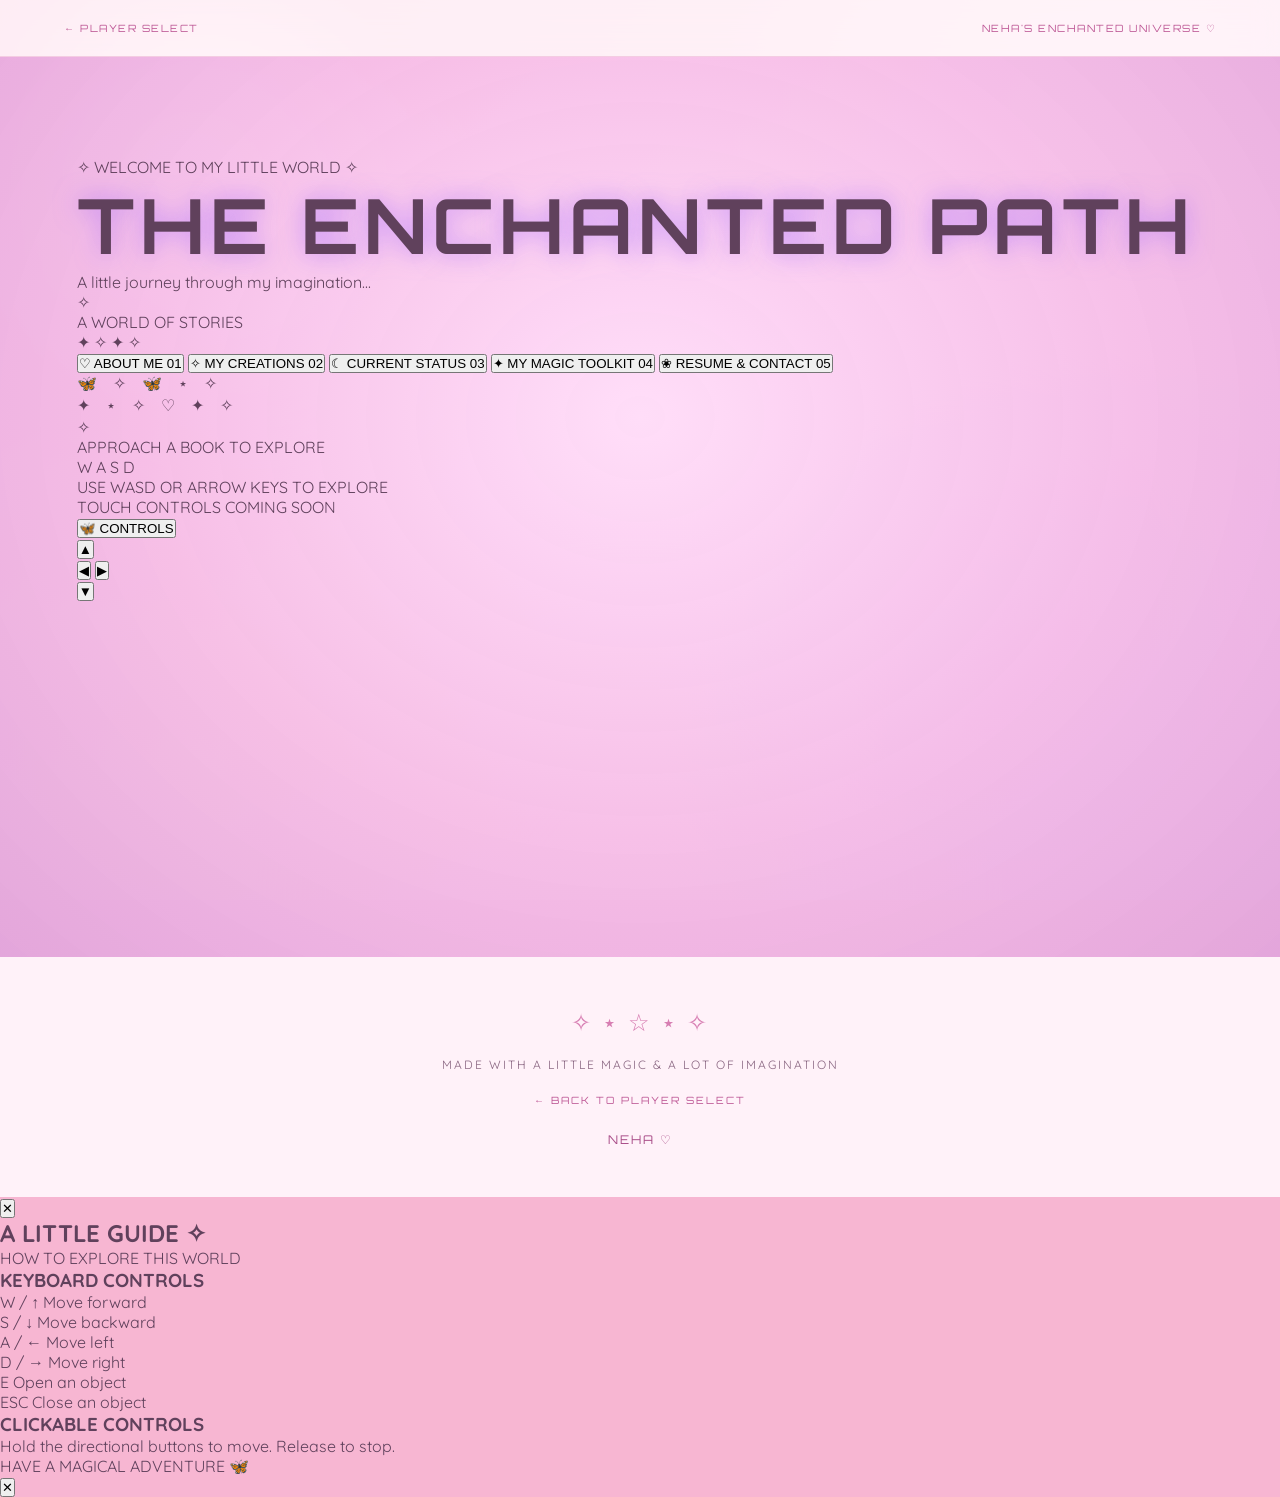
==== commit ad165421: "Update neha.html" ====
--- a/neha.html
+++ b/neha.html
@@ -416,5 +416,6 @@
 
   </footer>
 
+<script src="game.js"></script>
 </body>
 </html>
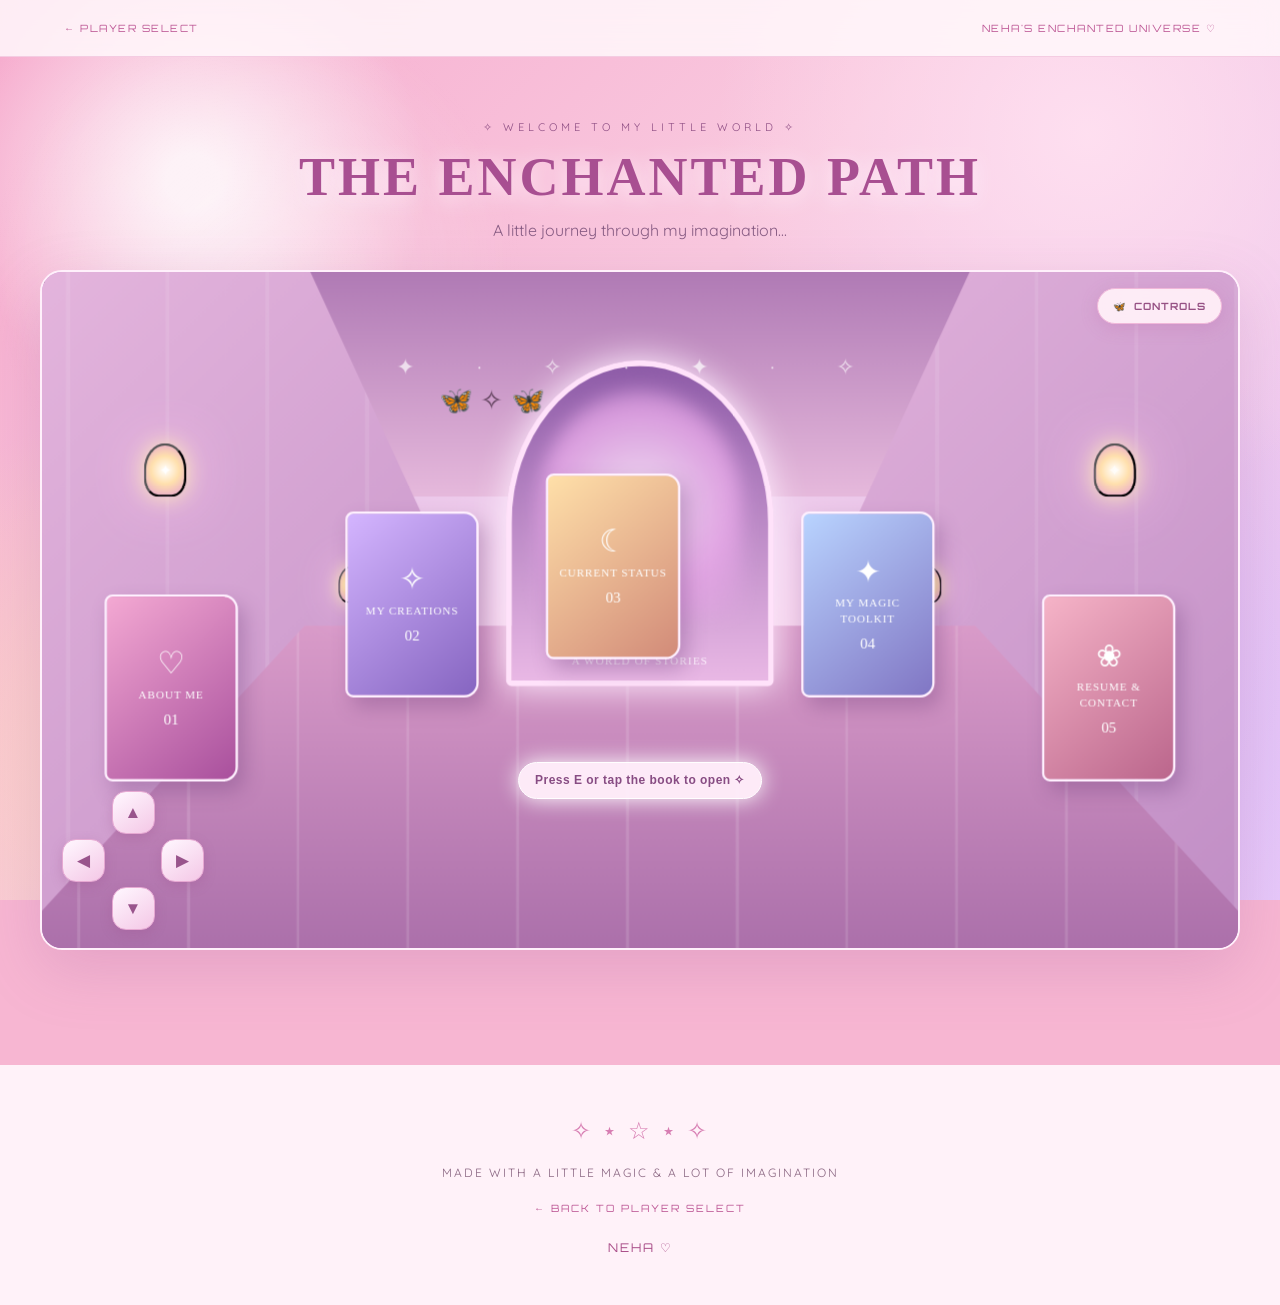
==== commit ba98a5c9: "Update neha.html" ====
--- a/neha.html
+++ b/neha.html
@@ -4,133 +4,131 @@
 <head>
   <meta charset="UTF-8">
   <meta name="viewport" content="width=device-width, initial-scale=1.0">
-
   <title>Neha's Enchanted Universe</title>
-
   <link rel="stylesheet" href="style.css">
 </head>
 
 <body class="portfolio-page neha-world enchanted-game">
 
-  <!-- GAME NAVIGATION -->
   <nav class="portfolio-nav corridor-nav">
     <a href="index.html" class="back-link">← PLAYER SELECT</a>
     <span class="corridor-world-name">NEHA'S ENCHANTED UNIVERSE ♡</span>
   </nav>
 
-
-  <!-- ENCHANTED CORRIDOR -->
   <main>
-
     <section class="enchanted-library" id="library">
 
-      <!-- INTRODUCTION -->
       <div class="corridor-intro">
         <p>✧ WELCOME TO MY LITTLE WORLD ✧</p>
         <h1>THE ENCHANTED PATH</h1>
         <span>A little journey through my imagination...</span>
       </div>
 
-
-      <!-- FIRST PERSON GAME VIEW -->
-      <div class="corridor-viewport">
+      <!-- FIRST-PERSON CORRIDOR -->
+      <div class="corridor-viewport" id="corridorViewport">
 
         <div class="corridor-scene" id="corridorScene">
 
-          <!-- CEILING -->
+          <!-- ARCHITECTURE -->
           <div class="corridor-ceiling"></div>
-
-          <!-- LEFT WALL -->
           <div class="corridor-wall corridor-wall-left"></div>
-
-          <!-- RIGHT WALL -->
           <div class="corridor-wall corridor-wall-right"></div>
-
-          <!-- FLOOR -->
           <div class="corridor-floor"></div>
 
-          <!-- DISTANT END OF THE CORRIDOR -->
+          <!-- DISTANT CORRIDOR END -->
           <div class="corridor-end">
             <div class="corridor-end-glow">✧</div>
             <span>A WORLD OF STORIES</span>
           </div>
 
-
-          <!-- MAGICAL WALL LIGHTS -->
-          <div class="corridor-lights" aria-hidden="true">
-            <span class="corridor-lamp lamp-one">✦</span>
-            <span class="corridor-lamp lamp-two">✧</span>
-            <span class="corridor-lamp lamp-three">✦</span>
-            <span class="corridor-lamp lamp-four">✧</span>
-          </div>
-
-
-          <!-- BOOK 01 — ABOUT ME -->
-          <button
-            class="corridor-book book-one"
-            type="button"
-            data-book="about"
-            aria-label="Open About Me book">
-
-            <span class="corridor-book-symbol">♡</span>
-            <span class="corridor-book-title">ABOUT ME</span>
-            <span class="corridor-book-number">01</span>
-          </button>
-
-
-          <!-- BOOK 02 — MY CREATIONS -->
-          <button
-            class="corridor-book book-two"
-            type="button"
-            data-book="creations"
-            aria-label="Open My Creations book">
-
-            <span class="corridor-book-symbol">✧</span>
-            <span class="corridor-book-title">MY CREATIONS</span>
-            <span class="corridor-book-number">02</span>
-          </button>
-
-
-          <!-- BOOK 03 — CURRENT STATUS -->
-          <button
-            class="corridor-book book-three"
-            type="button"
-            data-book="status"
-            aria-label="Open Current Status book">
-
-            <span class="corridor-book-symbol">☾</span>
-            <span class="corridor-book-title">CURRENT STATUS</span>
-            <span class="corridor-book-number">03</span>
-          </button>
-
-
-          <!-- BOOK 04 — MY MAGIC TOOLKIT -->
-          <button
-            class="corridor-book book-four"
-            type="button"
-            data-book="skills"
-            aria-label="Open My Magic Toolkit book">
-
-            <span class="corridor-book-symbol">✦</span>
-            <span class="corridor-book-title">MY MAGIC TOOLKIT</span>
-            <span class="corridor-book-number">04</span>
-          </button>
-
-
-          <!-- BOOK 05 — RESUME AND CONTACT -->
-          <button
-            class="corridor-book book-five"
-            type="button"
-            data-book="contact"
-            aria-label="Open Resume and Contact book">
-
-            <span class="corridor-book-symbol">❀</span>
-            <span class="corridor-book-title">RESUME & CONTACT</span>
-            <span class="corridor-book-number">05</span>
-          </button>
-
-
-          <!-- FLOATING MAGICAL DETAILS -->
+          <!-- HOVER-GLOW LANTERNS -->
+          <div class="corridor-lights" aria-label="Magical lanterns">
+
+            <button class="corridor-lamp lamp-one" type="button"
+              aria-label="Magical lantern one">✦</button>
+
+            <button class="corridor-lamp lamp-two" type="button"
+              aria-label="Magical lantern two">✧</button>
+
+            <button class="corridor-lamp lamp-three" type="button"
+              aria-label="Magical lantern three">✦</button>
+
+            <button class="corridor-lamp lamp-four" type="button"
+              aria-label="Magical lantern four">✧</button>
+
+          </div>
+
+          <!-- PEDESTAL 01 -->
+          <div class="corridor-pedestal pedestal-one" data-depth="1">
+            <div class="pedestal-glow"></div>
+            <div class="pedestal-column"></div>
+
+            <button class="corridor-book book-one"
+              type="button" data-book="about"
+              aria-label="Open About Me book">
+              <span class="corridor-book-symbol">♡</span>
+              <span class="corridor-book-title">ABOUT ME</span>
+              <span class="corridor-book-number">01</span>
+            </button>
+          </div>
+
+          <!-- PEDESTAL 02 -->
+          <div class="corridor-pedestal pedestal-two" data-depth="2">
+            <div class="pedestal-glow"></div>
+            <div class="pedestal-column"></div>
+
+            <button class="corridor-book book-two"
+              type="button" data-book="creations"
+              aria-label="Open My Creations book">
+              <span class="corridor-book-symbol">✧</span>
+              <span class="corridor-book-title">MY CREATIONS</span>
+              <span class="corridor-book-number">02</span>
+            </button>
+          </div>
+
+          <!-- PEDESTAL 03 -->
+          <div class="corridor-pedestal pedestal-three" data-depth="3">
+            <div class="pedestal-glow"></div>
+            <div class="pedestal-column"></div>
+
+            <button class="corridor-book book-three"
+              type="button" data-book="status"
+              aria-label="Open Current Status book">
+              <span class="corridor-book-symbol">☾</span>
+              <span class="corridor-book-title">CURRENT STATUS</span>
+              <span class="corridor-book-number">03</span>
+            </button>
+          </div>
+
+          <!-- PEDESTAL 04 -->
+          <div class="corridor-pedestal pedestal-four" data-depth="4">
+            <div class="pedestal-glow"></div>
+            <div class="pedestal-column"></div>
+
+            <button class="corridor-book book-four"
+              type="button" data-book="skills"
+              aria-label="Open My Magic Toolkit book">
+              <span class="corridor-book-symbol">✦</span>
+              <span class="corridor-book-title">MY MAGIC TOOLKIT</span>
+              <span class="corridor-book-number">04</span>
+            </button>
+          </div>
+
+          <!-- PEDESTAL 05 -->
+          <div class="corridor-pedestal pedestal-five" data-depth="5">
+            <div class="pedestal-glow"></div>
+            <div class="pedestal-column"></div>
+
+            <button class="corridor-book book-five"
+              type="button" data-book="contact"
+              aria-label="Open Resume and Contact book">
+              <span class="corridor-book-symbol">❀</span>
+              <span class="corridor-book-title">RESUME & CONTACT</span>
+              <span class="corridor-book-number">05</span>
+            </button>
+          </div>
+
+          <!-- MAGICAL DETAILS -->
           <div class="corridor-butterflies" aria-hidden="true">
             🦋　✧　🦋　⋆　✧
           </div>
@@ -139,8 +137,6 @@
             ✦　⋆　✧　♡　✦　✧
           </div>
 
-
-          <!-- BOOK INTERACTION PROMPT -->
           <div class="book-interaction-prompt" id="bookPrompt">
             <span>✧</span>
             <p>APPROACH A BOOK TO EXPLORE</p>
@@ -148,10 +144,8 @@
 
         </div>
 
-
-        <!-- MOVEMENT INSTRUCTIONS -->
+        <!-- GAME CONTROLS WILL BE CREATED BY JAVASCRIPT -->
         <div class="corridor-controls">
-
           <div class="keyboard-controls" aria-label="Movement controls">
             <span class="key-up">W</span>
             <span class="key-left">A</span>
@@ -160,41 +154,23 @@
           </div>
 
           <p>USE WASD OR ARROW KEYS TO EXPLORE</p>
-
           <p class="corridor-mobile-hint">
-            TOUCH CONTROLS COMING SOON
+            EXPLORE USING THE ON-SCREEN CONTROLS
           </p>
-
         </div>
 
       </div>
-
-    </section>
-
+    </section>
   </main>
 
-
-  <!-- 
-    PRESERVED PORTFOLIO CONTENT
-
-    These templates are hidden from the visible page.
-    We will connect their contents to the five books
-    using JavaScript in a later step.
-  -->
-
-
-  <!-- BOOK 01 — ABOUT ME AND EDUCATION -->
+  <!-- BOOK 01 — ABOUT ME -->
   <template id="book-about-content">
-
     <section class="portfolio-section" id="about">
-
       <p class="eyebrow">THE DREAMER</p>
       <h2>A LITTLE ABOUT ME ♡</h2>
 
       <div class="neha-about-card">
-
         <div class="about-decoration">✿</div>
-
         <p class="section-description">
           Hello! I'm Neha, an Animation and VFX student who loves
           bringing imagination to life.
@@ -205,45 +181,27 @@
           This is my creative space, where I share my journey,
           experiments and creations.
         </p>
-
         <div class="about-decoration">✧</div>
-
-      </div>
-
-    </section>
-
+      </div>
+    </section>
 
     <section class="portfolio-section" id="education">
-
       <p class="eyebrow">MY JOURNEY</p>
       <h2>THE ADVENTURE SO FAR ✨</h2>
 
       <div class="neha-info-card">
-
         <span class="card-symbol">🎓</span>
-
         <h3>B.Sc. Animation & VFX</h3>
-
         <p>Noorul Islam Centre for Higher Education</p>
-
-        <p class="small-note">
-          Currently pursuing my degree
-        </p>
-
-      </div>
-
-    </section>
-
-  </template>
-
+        <p class="small-note">Currently pursuing my degree</p>
+      </div>
+    </section>
+  </template>
 
   <!-- BOOK 02 — MY CREATIONS -->
   <template id="book-creations-content">
-
     <section class="portfolio-section" id="projects">
-
       <p class="eyebrow">MY LITTLE CREATIONS</p>
-
       <h2>MADE WITH IMAGINATION ♡</h2>
 
       <p class="section-description">
@@ -252,7 +210,6 @@
       </p>
 
       <div class="project-grid">
-
         <article class="project-placeholder">
           <div class="project-art">✧</div>
           <span>PROJECT 01</span>
@@ -284,21 +241,14 @@
           <p>Ideas, practice and happy accidents.</p>
           <small>Artwork coming soon</small>
         </article>
-
-      </div>
-
-    </section>
-
-  </template>
-
+      </div>
+    </section>
+  </template>
 
   <!-- BOOK 03 — CURRENT STATUS -->
   <template id="book-status-content">
-
     <section class="portfolio-section">
-
       <p class="eyebrow">WHAT'S HAPPENING?</p>
-
       <h2>MY CURRENT CHAPTER ✨</h2>
 
       <p class="section-description">
@@ -307,27 +257,17 @@
       </p>
 
       <div class="neha-info-card">
-
         <span class="card-symbol">♡</span>
-
         <h3>My Creative Journey</h3>
-
         <p>More updates coming soon!</p>
-
-      </div>
-
-    </section>
-
-  </template>
-
+      </div>
+    </section>
+  </template>
 
   <!-- BOOK 04 — MY MAGIC TOOLKIT -->
   <template id="book-skills-content">
-
     <section class="portfolio-section" id="skills">
-
       <p class="eyebrow">MY MAGIC TOOLKIT</p>
-
       <h2>THINGS I CAN CREATE ✦</h2>
 
       <p class="section-description">
@@ -336,7 +276,6 @@
       </p>
 
       <div class="skill-list">
-
         <span>✧ 3D Modelling</span>
         <span>♡ Character Animation</span>
         <span>✦ Rigging</span>
@@ -347,75 +286,47 @@
         <span>☾ Rotoscoping</span>
         <span>✧ Keying</span>
         <span>♡ Wire Removal</span>
-
-      </div>
-
-    </section>
-
-  </template>
-
+      </div>
+    </section>
+  </template>
 
   <!-- BOOK 05 — RESUME AND CONTACT -->
   <template id="book-contact-content">
-
     <section class="portfolio-section" id="resume">
-
       <p class="eyebrow">MY LITTLE PASSPORT</p>
-
       <h2>MY RESUME 🎀</h2>
 
       <div class="neha-info-card">
-
         <span class="card-symbol">💌</span>
-
         <h3>Want to know more?</h3>
-
         <p>My CV will be available here soon.</p>
-
         <p class="small-note">Come back for updates!</p>
-
-      </div>
-
-    </section>
-
+      </div>
+    </section>
 
     <section class="portfolio-section" id="contact">
-
       <p class="eyebrow">SEND A LITTLE MAGIC</p>
-
       <h2>LET'S CONNECT ♡</h2>
 
       <div class="neha-contact-card">
-
         <p>
           Have a project, opportunity or creative idea?
           I'd love to hear from you!
         </p>
-
         <p class="contact-placeholder">
           ✉ Email details coming soon
         </p>
-
-      </div>
-
-    </section>
-
-  </template>
-
-
-  <!-- FOOTER -->
+      </div>
+    </section>
+  </template>
+
   <footer class="neha-footer">
-
     <div class="footer-stars">✧ ⋆ ☆ ⋆ ✧</div>
-
     <p>MADE WITH A LITTLE MAGIC & A LOT OF IMAGINATION</p>
-
     <a href="index.html">← BACK TO PLAYER SELECT</a>
-
     <p class="footer-name">NEHA ♡</p>
-
   </footer>
 
-<script src="game.js"></script>
+  <script src="game.js"></script>
 </body>
 </html>
--- a/style.css
+++ b/style.css
@@ -1922,3 +1922,930 @@
         line-height: 1.8;
     }
 }
+
+/* =========================================================
+   NEW GAME WORLDS — CORRIDOR, ARCADE, CONTROLS & POP-OUTS
+   Appended overrides: original landing page and backgrounds
+   above this section are intentionally preserved.
+========================================================= */
+
+/* Shared game page layout */
+.enchanted-game,
+.psychedelic-game {
+  overflow-x: hidden;
+}
+
+.enchanted-game .enchanted-library {
+  min-height: auto;
+  padding: 38px 0 70px;
+  background: transparent;
+}
+
+.corridor-intro {
+  position: relative;
+  z-index: 2;
+  width: min(900px, 90%);
+  margin: 25px auto 30px;
+  text-align: center;
+  color: #8d4d83;
+}
+
+.corridor-intro p {
+  font-size: 11px;
+  letter-spacing: 4px;
+  margin-bottom: 12px;
+}
+
+.corridor-intro h1 {
+  color: #a84f91;
+  font-family: 'Cinzel', serif;
+  font-size: clamp(30px, 5vw, 54px);
+  letter-spacing: 3px;
+  text-shadow: 0 4px 20px #fff0fa;
+}
+
+.corridor-intro span {
+  display: inline-block;
+  margin-top: 12px;
+  color: #875b83;
+  font-size: 16px;
+}
+
+/* The game viewport */
+.enchanted-game .corridor-viewport,
+.psychedelic-game .arcade-viewport {
+  position: relative;
+  width: min(1200px, 94%);
+  height: min(680px, 76vh);
+  min-height: 470px;
+  margin: 24px auto 45px;
+  overflow: hidden;
+  isolation: isolate;
+  perspective: 1000px;
+  border-radius: 22px;
+}
+
+.enchanted-game .corridor-viewport {
+  border: 2px solid #fff0fb;
+  background: linear-gradient(180deg, #d9a9df, #f5c9e5 65%, #b77bb7);
+  box-shadow: 0 20px 60px #9d559b35;
+}
+
+.psychedelic-game .arcade-viewport {
+  border: 2px solid #55e5ff88;
+  background: #09051c;
+  box-shadow: 0 0 35px #3826b977, inset 0 0 40px #6a25c933;
+}
+
+.corridor-scene,
+.arcade-scene {
+  position: absolute;
+  inset: 0;
+  overflow: hidden;
+  transform-style: preserve-3d;
+  transition: transform 100ms linear;
+}
+
+/* NEHA'S CORRIDOR */
+.corridor-scene {
+  background:
+    radial-gradient(ellipse at 50% 42%, #fff0ff66, transparent 55%),
+    linear-gradient(180deg, #d9b3e8, #f5c7e1 70%, #a76eaa);
+}
+
+.corridor-ceiling {
+  position: absolute;
+  inset: 0 0 65%;
+  background: linear-gradient(180deg, #a66fae, #e6b9dc);
+  clip-path: polygon(0 0, 100% 0, 76% 100%, 24% 100%);
+}
+
+.corridor-wall {
+  position: absolute;
+  top: 0;
+  bottom: 0;
+  width: 50%;
+  background:
+    repeating-linear-gradient(90deg, transparent 0 85px, #ffffff18 86px 89px),
+    linear-gradient(135deg, #e7b8df, #bd8ac3);
+}
+
+.corridor-wall-left {
+  left: 0;
+  clip-path: polygon(0 0, 48% 0, 100% 100%, 0 100%);
+}
+
+.corridor-wall-right {
+  right: 0;
+  clip-path: polygon(52% 0, 100% 0, 100% 100%, 0 100%);
+}
+
+.corridor-floor {
+  position: absolute;
+  bottom: 0;
+  left: 0;
+  width: 100%;
+  height: 48%;
+  background:
+    repeating-linear-gradient(90deg, transparent 0 95px, #ffffff22 96px 98px),
+    linear-gradient(180deg, #d99bc9, #a66ba7);
+  clip-path: polygon(25% 0, 75% 0, 100% 100%, 0 100%);
+}
+
+.corridor-end {
+  position: absolute;
+  top: 17%;
+  left: 50%;
+  width: 20%;
+  height: 43%;
+  transform: translateX(-50%);
+  border: 5px solid #ffe2fa;
+  border-radius: 50% 50% 5px 5px;
+  background: linear-gradient(180deg, #8e5ca8, #e9b8e5);
+  box-shadow: 0 0 30px #fff0ff;
+  display: grid;
+  place-items: end center;
+  padding-bottom: 12px;
+  color: #fff4ff;
+  font: 10px 'Cinzel', serif;
+  letter-spacing: 1px;
+}
+
+.corridor-end-glow {
+  position: absolute;
+  inset: 8% 10% 20%;
+  border-radius: 50% 50% 0 0;
+  background: radial-gradient(circle, #fff5ff, #e9a9e9 60%, transparent);
+  filter: blur(8px);
+  opacity: .8;
+}
+
+.corridor-lights {
+  position: absolute;
+  inset: 0;
+  pointer-events: none;
+}
+
+.corridor-lamp {
+  position: absolute;
+  display: grid;
+  place-items: center;
+  width: 38px;
+  height: 48px;
+  border-radius: 50% 50% 35% 35%;
+  color: #fff;
+  background: radial-gradient(circle, #fff, #ffe0ad 45%, #e6a0d4);
+  box-shadow: 0 0 20px #fff0b9, 0 0 55px #ffc6ed;
+  animation: corridorLampGlow 3s ease-in-out infinite alternate;
+}
+
+.lamp-one { left: 13%; top: 28%; }
+.lamp-two { right: 13%; top: 28%; }
+.lamp-three { left: 27%; top: 43%; transform: scale(.7); }
+.lamp-four { right: 27%; top: 43%; transform: scale(.7); }
+
+@keyframes corridorLampGlow {
+  from { opacity: .65; filter: brightness(.9); }
+  to { opacity: 1; filter: brightness(1.3); }
+}
+
+.corridor-book {
+  position: absolute;
+  z-index: 4;
+  width: clamp(76px, 10%, 125px);
+  min-height: 125px;
+  aspect-ratio: .72;
+  padding: 12px 7px;
+  display: flex;
+  flex-direction: column;
+  align-items: center;
+  justify-content: center;
+  gap: 7px;
+  border: 2px solid #fff1ff;
+  border-radius: 7px 13px 13px 7px;
+  color: #fff;
+  font-family: Georgia, serif;
+  cursor: pointer;
+  box-shadow: 6px 9px 18px #6d3b7755;
+  transition: transform .35s ease, box-shadow .35s ease, filter .35s ease;
+}
+
+.corridor-book span {
+  display: block;
+  text-align: center;
+}
+
+.corridor-book .corridor-book-symbol {
+  font-size: 28px;
+  line-height: 1;
+}
+
+.corridor-book .corridor-book-title {
+  font-size: 10px;
+  line-height: 1.4;
+  letter-spacing: .8px;
+}
+
+.corridor-book:hover,
+.corridor-book:focus-visible,
+.corridor-book.nearby {
+  transform: translateY(-12px) scale(1.1);
+  box-shadow: 0 0 28px #fff, 0 0 48px #f5b1e8;
+  filter: brightness(1.12);
+  outline: none;
+}
+
+.corridor-book.object-open {
+  transform: scale(1.2);
+}
+
+.book-one { left: 10%; top: 48%; background: linear-gradient(140deg, #f4a9d3, #a9509d); }
+.book-two { left: 28%; top: 37%; background: linear-gradient(140deg, #d4b5ff, #8665c1); }
+.book-three { left: 43%; top: 32%; background: linear-gradient(140deg, #ffe0a9, #d28b79); }
+.book-four { right: 28%; top: 37%; background: linear-gradient(140deg, #b9d4ff, #8176c4); }
+.book-five { right: 10%; top: 48%; background: linear-gradient(140deg, #f6b4c8, #bb668c); }
+
+.corridor-butterflies,
+.corridor-sparkles {
+  position: absolute;
+  inset: 0;
+  pointer-events: none;
+  z-index: 3;
+}
+
+.corridor-butterflies::before {
+  content: "🦋     ✧      🦋";
+  position: absolute;
+  top: 20%;
+  left: 35%;
+  font-size: 24px;
+  animation: butterflyDrift 7s ease-in-out infinite;
+}
+
+.corridor-sparkles::before {
+  content: "✦  ·  ✧  ·  ✦  ·  ✧";
+  position: absolute;
+  top: 16%;
+  left: 10%;
+  width: 80%;
+  text-align: center;
+  color: white;
+  font-size: 20px;
+  letter-spacing: 25px;
+  opacity: .7;
+  animation: sparkle 4s ease-in-out infinite;
+}
+
+@keyframes butterflyDrift {
+  0%, 100% { transform: translate(0, 0) rotate(-8deg); }
+  50% { transform: translate(35px, -25px) rotate(12deg); }
+}
+
+/* RAHUL'S ARCADE ROOM */
+.arcade-scene {
+  background:
+    repeating-radial-gradient(circle at 50% 45%, #25115b 0 18px, #09051c 20px 38px, #172b70 40px 48px);
+}
+
+.arcade-ceiling {
+  position: absolute;
+  inset: 0 0 65%;
+  background: linear-gradient(180deg, #08051d, #30206a);
+  clip-path: polygon(0 0, 100% 0, 76% 100%, 24% 100%);
+  border-bottom: 3px solid #6c50ff;
+}
+
+.arcade-wall {
+  position: absolute;
+  top: 0;
+  bottom: 0;
+  width: 50%;
+  background:
+    repeating-linear-gradient(90deg, transparent 0 65px, #00eaff18 66px 69px),
+    linear-gradient(135deg, #17103d, #24115c);
+}
+
+.arcade-wall-left {
+  left: 0;
+  clip-path: polygon(0 0, 48% 0, 100% 100%, 0 100%);
+}
+
+.arcade-wall-right {
+  right: 0;
+  clip-path: polygon(52% 0, 100% 0, 100% 100%, 0 100%);
+}
+
+.arcade-back-wall {
+  position: absolute;
+  top: 14%;
+  left: 35%;
+  width: 30%;
+  height: 45%;
+  border: 3px solid #5ceaff;
+  background: linear-gradient(135deg, #120d32, #34145e);
+  box-shadow: 0 0 25px #00dfff66;
+}
+
+.arcade-neon-sign {
+  position: absolute;
+  top: 20%;
+  left: 50%;
+  transform: translateX(-50%);
+  width: 90%;
+  color: #6ffaff;
+  font-family: 'Orbitron', sans-serif;
+  font-size: clamp(12px, 2vw, 23px);
+  text-align: center;
+  text-shadow: 0 0 10px #00eaff, 0 0 25px #9c35ff;
+}
+
+.arcade-floor {
+  position: absolute;
+  bottom: 0;
+  left: 0;
+  width: 100%;
+  height: 48%;
+  background: linear-gradient(180deg, #22104e, #09061b);
+  clip-path: polygon(25% 0, 75% 0, 100% 100%, 0 100%);
+}
+
+.arcade-floor-grid {
+  position: absolute;
+  inset: 0;
+  background:
+    linear-gradient(#00eaff44 1px, transparent 1px),
+    linear-gradient(90deg, #00eaff44 1px, transparent 1px);
+  background-size: 45px 35px;
+  transform: perspective(180px) rotateX(35deg) scale(1.5);
+  transform-origin: bottom;
+  opacity: .6;
+}
+
+.arcade-lights {
+  position: absolute;
+  inset: 0;
+  pointer-events: none;
+}
+
+.arcade-light {
+  position: absolute;
+  top: 15%;
+  width: 70px;
+  height: 8px;
+  border-radius: 50%;
+  background: #63f5ff;
+  box-shadow: 0 0 12px #00eaff, 0 0 30px #8a35ff;
+  animation: arcadeLightPulse 2.5s ease-in-out infinite alternate;
+}
+
+.arcade-light:nth-child(1) { left: 12%; }
+.arcade-light:nth-child(2) { left: 34%; top: 10%; }
+.arcade-light:nth-child(3) { right: 34%; top: 10%; }
+.arcade-light:nth-child(4) { right: 12%; }
+
+@keyframes arcadeLightPulse {
+  from { opacity: .45; filter: hue-rotate(0deg); }
+  to { opacity: 1; filter: hue-rotate(50deg); }
+}
+
+.arcade-machines {
+  position: absolute;
+  inset: 0;
+  z-index: 4;
+}
+
+.arcade-machine {
+  position: absolute;
+  top: 36%;
+  width: clamp(78px, 12%, 138px);
+  height: 46%;
+  min-height: 175px;
+  padding: 9px;
+  display: flex;
+  flex-direction: column;
+  align-items: center;
+  justify-content: space-between;
+  border: 2px solid #5deaff;
+  border-radius: 8px;
+  color: #c9faff;
+  font-family: 'Orbitron', sans-serif;
+  background: linear-gradient(145deg, #20115c, #08051e);
+  box-shadow: 0 0 20px #087bff66, inset 0 0 20px #8e35ff33;
+  cursor: pointer;
+  transition: transform .35s ease, box-shadow .35s ease;
+}
+
+.arcade-machine:hover,
+.arcade-machine:focus-visible,
+.arcade-machine.nearby {
+  transform: translateY(-10px) scale(1.07);
+  box-shadow: 0 0 25px #00eaff, 0 0 50px #8b36ff;
+  outline: none;
+}
+
+.arcade-machine.object-open {
+  transform: scale(1.2);
+}
+
+.machine-one { left: 6%; }
+.machine-two { left: 25%; top: 31%; }
+.machine-three { left: 43%; top: 28%; }
+.machine-four { right: 25%; top: 31%; }
+.machine-five { right: 6%; }
+
+.arcade-machine .machine-number {
+  font-size: 10px;
+  color: #a5faff;
+}
+
+.arcade-machine .machine-screen {
+  width: 88%;
+  min-height: 55px;
+  display: grid;
+  place-items: center;
+  border: 2px solid #6ffaff;
+  border-radius: 5px;
+  background: radial-gradient(circle, #3e1a8e, #07051c);
+  box-shadow: inset 0 0 18px #00eaff55, 0 0 12px #00eaff55;
+}
+
+.arcade-machine .machine-symbol {
+  color: #fff;
+  font-size: 25px;
+  text-shadow: 0 0 12px #00eaff;
+}
+
+.arcade-machine .machine-label {
+  color: #aaf7ff;
+  font-size: 9px;
+  line-height: 1.4;
+  letter-spacing: 1px;
+  text-align: center;
+}
+
+.arcade-machine .machine-controls {
+  color: #f36dff;
+  font-size: 15px;
+  letter-spacing: 5px;
+}
+
+.arcade-machine .machine-base {
+  display: block;
+  width: 95%;
+  height: 13px;
+  border-radius: 3px;
+  background: linear-gradient(90deg, #1a2b79, #46eaff, #7a2bd1);
+  box-shadow: 0 0 12px #00eaff77;
+}
+
+.arcade-particles,
+.arcade-glow {
+  position: absolute;
+  inset: 0;
+  pointer-events: none;
+}
+
+.arcade-glow {
+  background: radial-gradient(ellipse at center, transparent 35%, #06031688 100%);
+}
+
+/* GAME UI — BUTTONS AND HELP POP-OUT */
+.game-interface {
+  position: absolute;
+  z-index: 30;
+  inset: 0;
+  pointer-events: none;
+}
+
+.game-help-button {
+  position: absolute;
+  top: 16px;
+  right: 16px;
+  z-index: 32;
+  pointer-events: auto;
+  display: inline-flex;
+  align-items: center;
+  gap: 8px;
+  padding: 11px 15px;
+  border-radius: 30px;
+  font: 700 10px 'Orbitron', sans-serif;
+  letter-spacing: 1px;
+  cursor: pointer;
+  backdrop-filter: blur(10px);
+  transition: transform .25s ease, box-shadow .25s ease;
+}
+
+.game-help-button:hover {
+  transform: translateY(-3px);
+}
+
+.enchanted-game .game-help-button {
+  color: #965184;
+  background: #fff0f8eF;
+  border: 1px solid #f0b8d9;
+  box-shadow: 0 4px 18px #b45b9b33;
+}
+
+.psychedelic-game .game-help-button {
+  color: #aaf7ff;
+  background: #100b2ddd;
+  border: 1px solid #55e5ff99;
+  box-shadow: 0 0 18px #168cff66;
+}
+
+/* Directional pad */
+.game-direction-pad {
+  position: absolute;
+  left: 20px;
+  bottom: 18px;
+  width: 142px;
+  display: flex;
+  flex-direction: column;
+  align-items: center;
+  gap: 5px;
+  pointer-events: auto;
+  user-select: none;
+  -webkit-user-select: none;
+  touch-action: none;
+}
+
+.game-direction-middle {
+  width: 100%;
+  display: flex;
+  justify-content: space-between;
+}
+
+.game-direction-pad button {
+  width: 43px;
+  height: 43px;
+  display: grid;
+  place-items: center;
+  border-radius: 14px;
+  font-size: 17px;
+  cursor: pointer;
+  touch-action: none;
+  user-select: none;
+  -webkit-user-select: none;
+  transition: transform .12s ease, filter .12s ease;
+}
+
+.game-direction-pad button:active {
+  transform: scale(.9);
+  filter: brightness(1.3);
+}
+
+.enchanted-game .game-direction-pad button {
+  color: #99548c;
+  background: linear-gradient(145deg, #fff8ff, #f4c7e6);
+  border: 1px solid #e6a9d2;
+  box-shadow: 0 4px 12px #99548c44;
+}
+
+.psychedelic-game .game-direction-pad button {
+  color: #aafaff;
+  background: linear-gradient(145deg, #21145a, #0b183a);
+  border: 1px solid #4deaff;
+  box-shadow: 0 0 13px #168cff77, inset 0 0 10px #9b35ff33;
+}
+
+/* Hide any old always-visible movement hint */
+.book-interaction-prompt,
+.arcade-interaction-prompt,
+.bookPrompt,
+#bookPrompt,
+#arcadePrompt {
+  display: none !important;
+}
+
+/* Controls help modal */
+.game-help-panel {
+  position: fixed;
+  inset: 0;
+  z-index: 100000;
+  display: flex;
+  align-items: center;
+  justify-content: center;
+  padding: 20px;
+  background: #100a1bbd;
+  backdrop-filter: blur(9px);
+  opacity: 0;
+  visibility: hidden;
+  pointer-events: none;
+  transition: opacity .25s ease, visibility .25s ease;
+}
+
+.game-help-panel.active {
+  opacity: 1;
+  visibility: visible;
+  pointer-events: auto;
+}
+
+.game-help-content {
+  position: relative;
+  width: min(440px, 100%);
+  max-height: min(85vh, 680px);
+  overflow-y: auto;
+  padding: 34px 30px 28px;
+  border-radius: 22px;
+  animation: gamePanelIn .3s ease both;
+}
+
+.enchanted-game .game-help-content {
+  color: #75466e;
+  background: linear-gradient(145deg, #fff8fd, #f4d9ef);
+  border: 1px solid #edb6d9;
+  box-shadow: 0 18px 65px #5b285a66;
+}
+
+.psychedelic-game .game-help-content {
+  color: #d9faff;
+  background: linear-gradient(145deg, #17103c, #090d25);
+  border: 1px solid #55e5ff99;
+  box-shadow: 0 0 45px #168cff77;
+}
+
+.game-help-content h2 {
+  padding-right: 35px;
+  margin-bottom: 8px;
+  font: 700 clamp(18px, 4vw, 23px) 'Orbitron', sans-serif;
+  letter-spacing: 1px;
+}
+
+.game-help-content > p {
+  font-size: 12px;
+  line-height: 1.7;
+}
+
+.game-help-section {
+  margin-top: 23px;
+  padding-top: 18px;
+  border-top: 1px solid currentColor;
+  border-color: #9b75a044;
+}
+
+.game-help-section h3 {
+  margin-bottom: 12px;
+  font: 700 11px 'Orbitron', sans-serif;
+  letter-spacing: 1.5px;
+}
+
+.game-help-row {
+  display: flex;
+  align-items: center;
+  justify-content: space-between;
+  gap: 15px;
+  padding: 9px 0;
+  border-bottom: 1px solid #9b75a033;
+  font-size: 14px;
+}
+
+.game-help-row span:first-child {
+  min-width: 75px;
+  font: 700 12px 'Orbitron', sans-serif;
+}
+
+.game-help-footer {
+  margin-top: 22px;
+  text-align: center;
+  font-weight: 700;
+  letter-spacing: 1.5px;
+}
+
+.game-help-close,
+.game-close {
+  position: absolute;
+  top: 13px;
+  right: 14px;
+  width: 36px;
+  height: 36px;
+  display: grid;
+  place-items: center;
+  border-radius: 50%;
+  cursor: pointer;
+  font-size: 17px;
+}
+
+.enchanted-game .game-help-close,
+.enchanted-game .game-close {
+  color: #8c4c7d;
+  background: #f7d9ed;
+  border: 1px solid #e9b2d5;
+}
+
+.psychedelic-game .game-help-close,
+.psychedelic-game .game-close {
+  color: #aaf7ff;
+  background: #111b42;
+  border: 1px solid #55e5ff88;
+}
+
+/* Information overlay */
+.game-overlay {
+  position: fixed;
+  inset: 0;
+  z-index: 99998;
+  display: flex;
+  align-items: center;
+  justify-content: center;
+  padding: 22px;
+  background: #100a1bd9;
+  backdrop-filter: blur(10px);
+  opacity: 0;
+  visibility: hidden;
+  pointer-events: none;
+  transition: opacity .3s ease, visibility .3s ease;
+}
+
+.game-overlay.active {
+  opacity: 1;
+  visibility: visible;
+  pointer-events: auto;
+}
+
+.game-overlay-panel {
+  position: relative;
+  width: min(900px, 100%);
+  max-height: 88vh;
+  overflow-y: auto;
+  padding: 35px 28px;
+  border-radius: 24px;
+  animation: gamePanelIn .4s cubic-bezier(.2,.8,.2,1) both;
+}
+
+.enchanted-game .game-overlay-panel {
+  color: #60415c;
+  background: linear-gradient(145deg, #fff8fc, #f6e3f3);
+  border: 1px solid #efc3df;
+  box-shadow: 0 20px 80px #8c4b8b66;
+}
+
+.psychedelic-game .game-overlay-panel {
+  color: #e7f4ff;
+  background: linear-gradient(145deg, #111c38, #100b2b);
+  border: 1px solid #55e5ff88;
+  box-shadow: 0 0 55px #168cff66;
+}
+
+.game-overlay-content {
+  padding-top: 15px;
+}
+
+.game-overlay-content .portfolio-section {
+  width: 100%;
+  padding: 25px 0;
+  border: 0;
+}
+
+.game-overlay-content .portfolio-section:first-child {
+  padding-top: 10px;
+}
+
+@keyframes gamePanelIn {
+  from {
+    opacity: 0;
+    transform: translateY(25px) scale(.94);
+  }
+  to {
+    opacity: 1;
+    transform: translateY(0) scale(1);
+  }
+}
+
+/* Responsive game layout */
+@media (max-width: 700px) {
+  .enchanted-game .corridor-viewport,
+  .psychedelic-game .arcade-viewport {
+    width: 96%;
+    height: 68vh;
+    min-height: 430px;
+    margin: 18px auto 35px;
+    border-radius: 15px;
+  }
+
+  .corridor-intro {
+    margin-top: 18px;
+  }
+
+  .corridor-intro p {
+    font-size: 9px;
+    letter-spacing: 2px;
+  }
+
+  .corridor-intro h1 {
+    letter-spacing: 1px;
+  }
+
+  .corridor-book {
+    width: clamp(58px, 15%, 90px);
+    min-height: 95px;
+    padding: 8px 4px;
+  }
+
+  .corridor-book .corridor-book-symbol {
+    font-size: 21px;
+  }
+
+  .corridor-book .corridor-book-title {
+    font-size: 8px;
+  }
+
+  .book-one { left: 3%; top: 48%; }
+  .book-two { left: 22%; top: 38%; }
+  .book-three { left: 41%; top: 32%; }
+  .book-four { right: 22%; top: 38%; }
+  .book-five { right: 3%; top: 48%; }
+
+  .corridor-end {
+    width: 25%;
+  }
+
+  .arcade-machine {
+    width: clamp(57px, 15%, 90px);
+    min-height: 150px;
+    height: 40%;
+    padding: 6px 4px;
+  }
+
+  .machine-one { left: 2%; top: 41%; }
+  .machine-two { left: 21%; top: 34%; }
+  .machine-three { left: 40%; top: 30%; }
+  .machine-four { right: 21%; top: 34%; }
+  .machine-five { right: 2%; top: 41%; }
+
+  .arcade-machine .machine-screen {
+    min-height: 38px;
+  }
+
+  .arcade-machine .machine-label {
+    font-size: 7px;
+  }
+
+  .arcade-machine .machine-symbol {
+    font-size: 18px;
+  }
+
+  .game-help-button {
+    top: 10px;
+    right: 10px;
+    padding: 9px 12px;
+    font-size: 8px;
+  }
+
+  .game-direction-pad {
+    left: 10px;
+    bottom: 10px;
+    width: 125px;
+  }
+
+  .game-direction-pad button {
+    width: 39px;
+    height: 39px;
+  }
+
+  .game-overlay {
+    padding: 12px;
+  }
+
+  .game-overlay-panel {
+    max-height: 92vh;
+    padding: 28px 18px;
+    border-radius: 17px;
+  }
+
+  .game-help-content {
+    padding: 30px 20px 22px;
+  }
+}
+
+@media (max-width: 390px) {
+  .corridor-book {
+    width: 56px;
+    min-height: 88px;
+  }
+
+  .corridor-book .corridor-book-title {
+    font-size: 7px;
+  }
+
+  .arcade-machine {
+    width: 55px;
+  }
+
+  .game-direction-pad {
+    transform: scale(.9);
+    transform-origin: bottom left;
+  }
+}
+
+@media (prefers-reduced-motion: reduce) {
+  .game-overlay-panel,
+  .game-help-content {
+    animation: none !important;
+  }
+
+  .corridor-lamp,
+  .corridor-butterflies::before,
+  .arcade-light {
+    animation: none !important;
+  }
+}
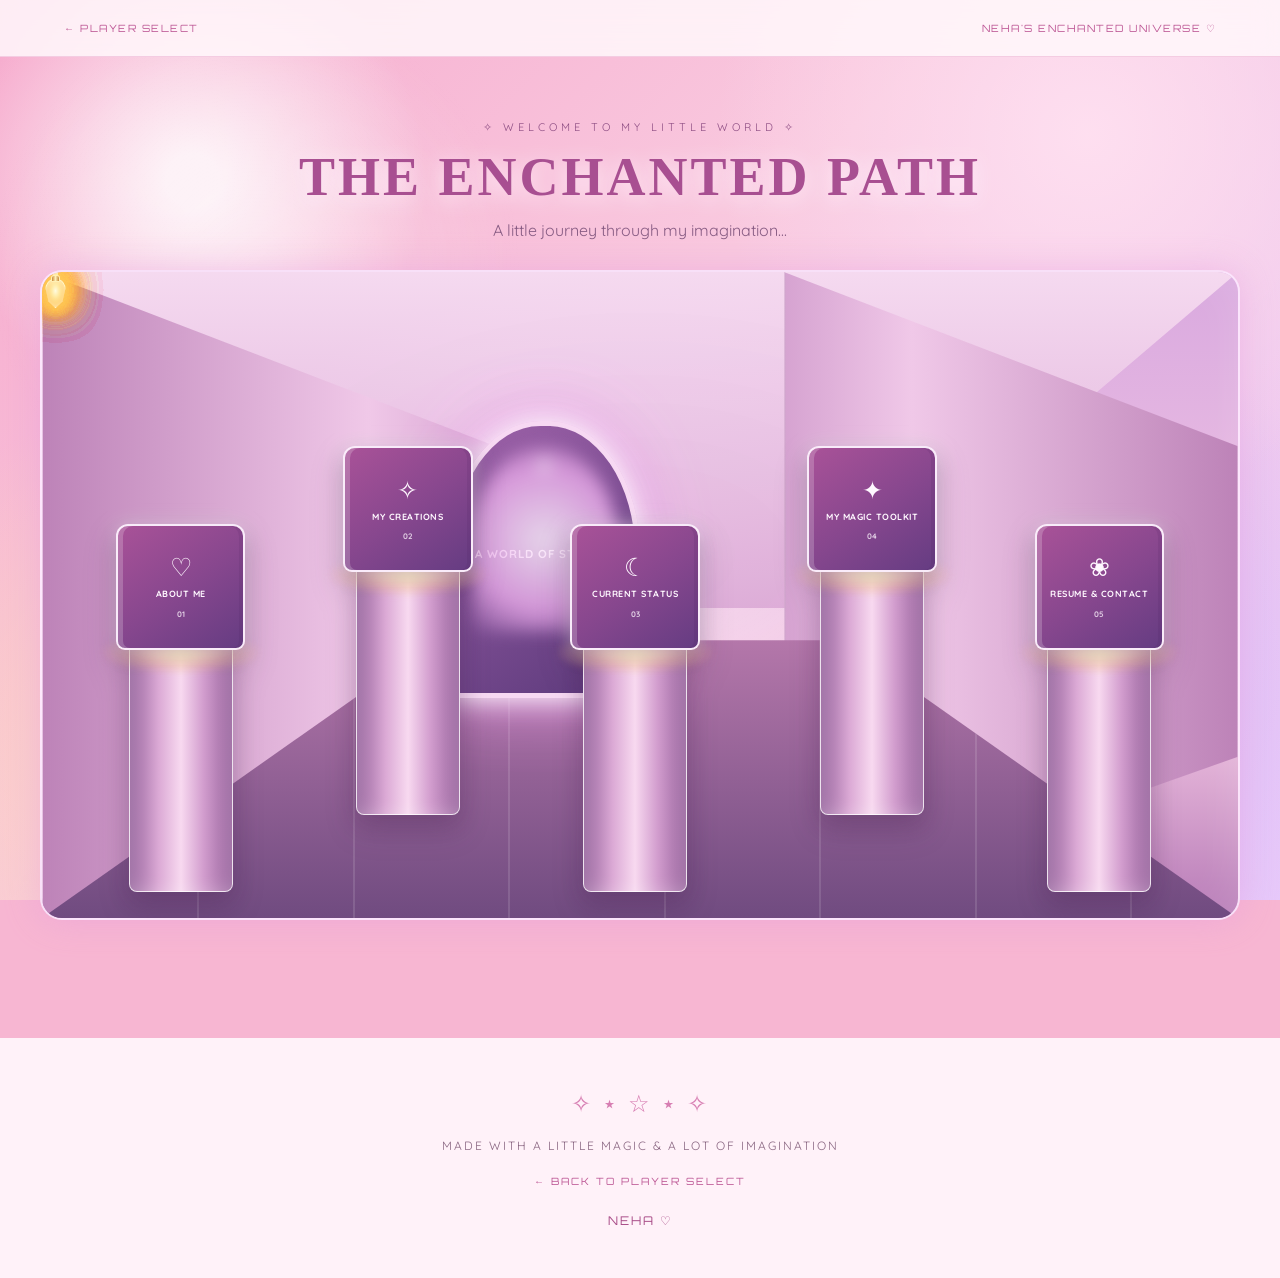
==== commit 461a0a81: "Update neha.html" ====
--- a/neha.html
+++ b/neha.html
@@ -24,41 +24,41 @@
         <span>A little journey through my imagination...</span>
       </div>
 
-      <!-- FIRST-PERSON CORRIDOR -->
       <div class="corridor-viewport" id="corridorViewport">
-
         <div class="corridor-scene" id="corridorScene">
 
-          <!-- ARCHITECTURE -->
+          <!-- CORRIDOR ARCHITECTURE -->
           <div class="corridor-ceiling"></div>
           <div class="corridor-wall corridor-wall-left"></div>
           <div class="corridor-wall corridor-wall-right"></div>
           <div class="corridor-floor"></div>
 
-          <!-- DISTANT CORRIDOR END -->
+          <!-- CORRIDOR END -->
           <div class="corridor-end">
             <div class="corridor-end-glow">✧</div>
             <span>A WORLD OF STORIES</span>
           </div>
 
-          <!-- HOVER-GLOW LANTERNS -->
-          <div class="corridor-lights" aria-label="Magical lanterns">
-
-            <button class="corridor-lamp lamp-one" type="button"
-              aria-label="Magical lantern one">✦</button>
-
-            <button class="corridor-lamp lamp-two" type="button"
-              aria-label="Magical lantern two">✧</button>
-
-            <button class="corridor-lamp lamp-three" type="button"
-              aria-label="Magical lantern three">✦</button>
-
-            <button class="corridor-lamp lamp-four" type="button"
-              aria-label="Magical lantern four">✧</button>
-
-          </div>
-
-          <!-- PEDESTAL 01 -->
+          <!-- TWELVE GOLDEN LANTERNS -->
+          <div class="corridor-lights" aria-label="Magical golden lanterns">
+
+            <span class="corridor-lamp lamp-left-1" aria-hidden="true"></span>
+            <span class="corridor-lamp lamp-left-2" aria-hidden="true"></span>
+            <span class="corridor-lamp lamp-left-3" aria-hidden="true"></span>
+            <span class="corridor-lamp lamp-left-4" aria-hidden="true"></span>
+            <span class="corridor-lamp lamp-left-5" aria-hidden="true"></span>
+            <span class="corridor-lamp lamp-left-6" aria-hidden="true"></span>
+
+            <span class="corridor-lamp lamp-right-1" aria-hidden="true"></span>
+            <span class="corridor-lamp lamp-right-2" aria-hidden="true"></span>
+            <span class="corridor-lamp lamp-right-3" aria-hidden="true"></span>
+            <span class="corridor-lamp lamp-right-4" aria-hidden="true"></span>
+            <span class="corridor-lamp lamp-right-5" aria-hidden="true"></span>
+            <span class="corridor-lamp lamp-right-6" aria-hidden="true"></span>
+
+          </div>
+
+          <!-- BOOK 01 — ABOUT ME -->
           <div class="corridor-pedestal pedestal-one" data-depth="1">
             <div class="pedestal-glow"></div>
             <div class="pedestal-column"></div>
@@ -72,7 +72,7 @@
             </button>
           </div>
 
-          <!-- PEDESTAL 02 -->
+          <!-- BOOK 02 — MY CREATIONS -->
           <div class="corridor-pedestal pedestal-two" data-depth="2">
             <div class="pedestal-glow"></div>
             <div class="pedestal-column"></div>
@@ -86,7 +86,7 @@
             </button>
           </div>
 
-          <!-- PEDESTAL 03 -->
+          <!-- BOOK 03 — CURRENT STATUS -->
           <div class="corridor-pedestal pedestal-three" data-depth="3">
             <div class="pedestal-glow"></div>
             <div class="pedestal-column"></div>
@@ -100,7 +100,7 @@
             </button>
           </div>
 
-          <!-- PEDESTAL 04 -->
+          <!-- BOOK 04 — MY MAGIC TOOLKIT -->
           <div class="corridor-pedestal pedestal-four" data-depth="4">
             <div class="pedestal-glow"></div>
             <div class="pedestal-column"></div>
@@ -114,7 +114,7 @@
             </button>
           </div>
 
-          <!-- PEDESTAL 05 -->
+          <!-- BOOK 05 — RESUME AND CONTACT -->
           <div class="corridor-pedestal pedestal-five" data-depth="5">
             <div class="pedestal-glow"></div>
             <div class="pedestal-column"></div>
@@ -128,37 +128,7 @@
             </button>
           </div>
 
-          <!-- MAGICAL DETAILS -->
-          <div class="corridor-butterflies" aria-hidden="true">
-            🦋　✧　🦋　⋆　✧
-          </div>
-
-          <div class="corridor-sparkles" aria-hidden="true">
-            ✦　⋆　✧　♡　✦　✧
-          </div>
-
-          <div class="book-interaction-prompt" id="bookPrompt">
-            <span>✧</span>
-            <p>APPROACH A BOOK TO EXPLORE</p>
-          </div>
-
         </div>
-
-        <!-- GAME CONTROLS WILL BE CREATED BY JAVASCRIPT -->
-        <div class="corridor-controls">
-          <div class="keyboard-controls" aria-label="Movement controls">
-            <span class="key-up">W</span>
-            <span class="key-left">A</span>
-            <span class="key-down">S</span>
-            <span class="key-right">D</span>
-          </div>
-
-          <p>USE WASD OR ARROW KEYS TO EXPLORE</p>
-          <p class="corridor-mobile-hint">
-            EXPLORE USING THE ON-SCREEN CONTROLS
-          </p>
-        </div>
-
       </div>
     </section>
   </main>
@@ -210,6 +180,7 @@
       </p>
 
       <div class="project-grid">
+
         <article class="project-placeholder">
           <div class="project-art">✧</div>
           <span>PROJECT 01</span>
@@ -241,6 +212,7 @@
           <p>Ideas, practice and happy accidents.</p>
           <small>Artwork coming soon</small>
         </article>
+
       </div>
     </section>
   </template>
@@ -292,6 +264,7 @@
 
   <!-- BOOK 05 — RESUME AND CONTACT -->
   <template id="book-contact-content">
+
     <section class="portfolio-section" id="resume">
       <p class="eyebrow">MY LITTLE PASSPORT</p>
       <h2>MY RESUME 🎀</h2>
@@ -318,6 +291,7 @@
         </p>
       </div>
     </section>
+
   </template>
 
   <footer class="neha-footer">
--- a/style.css
+++ b/style.css
@@ -2849,3 +2849,891 @@
     animation: none !important;
   }
 }
+
+/* =========================================================
+   FIRST-PERSON 2.5D EXPLORATION — NEHA & RAHUL
+   Additive overrides: original portfolio and backgrounds kept.
+========================================================= */
+
+.corridor-viewport,
+.arcade-viewport {
+  position: relative;
+  width: min(1200px, 94%);
+  height: clamp(430px, 68vh, 700px);
+  min-height: 430px;
+  margin: 24px auto 34px;
+  overflow: hidden;
+  isolation: isolate;
+  border-radius: 22px;
+  perspective: 900px;
+  perspective-origin: 50% 48%;
+  box-shadow: 0 18px 55px rgba(70, 25, 75, .22);
+}
+
+.corridor-scene,
+.arcade-scene {
+  position: absolute;
+  inset: 0;
+  width: 100%;
+  height: 100%;
+  overflow: hidden;
+  transform-style: preserve-3d;
+  transform-origin: 50% 50%;
+  will-change: transform;
+}
+
+/* Neha's enchanted corridor */
+.corridor-viewport {
+  background: linear-gradient(180deg, #f5d8f0 0%, #eab9df 48%, #9c6f9f 100%);
+  border: 2px solid rgba(255,255,255,.8);
+  box-shadow: 0 0 35px rgba(255, 190, 235, .65), inset 0 0 45px rgba(255,255,255,.35);
+}
+
+.corridor-scene {
+  background: radial-gradient(ellipse at 50% 44%, rgba(255,255,255,.35), transparent 54%);
+}
+
+.corridor-ceiling {
+  position: absolute;
+  inset: 0 0 48% 0;
+  background: linear-gradient(180deg, #f8dff2, #dba9d6);
+  clip-path: polygon(0 0,100% 0,67% 100%,33% 100%);
+  opacity: .9;
+}
+
+.corridor-wall {
+  position: absolute;
+  top: 0;
+  bottom: 0;
+  width: 38%;
+  background: linear-gradient(90deg, #bd83b8, #f0c8e8 72%, #d6a3d1);
+  border: 1px solid rgba(255,255,255,.35);
+}
+.corridor-wall-left {
+  left: 0;
+  clip-path: polygon(0 0,100% 27%,100% 75%,0 100%);
+}
+.corridor-wall-right {
+  right: 0;
+  transform: scaleX(-1);
+  clip-path: polygon(0 27%,100% 0,100% 100%,0 75%);
+}
+
+.corridor-floor {
+  position: absolute;
+  left: 0;
+  right: 0;
+  bottom: 0;
+  height: 43%;
+  background: repeating-linear-gradient(90deg, rgba(255,255,255,.12) 0 2px, transparent 2px 13%),
+    linear-gradient(180deg, #b477aa, #704b80);
+  clip-path: polygon(33% 0,67% 0,100% 100%,0 100%);
+  transform-origin: center top;
+}
+
+.corridor-end {
+  position: absolute;
+  z-index: 2;
+  left: 42%;
+  top: 23%;
+  width: 16%;
+  height: 43%;
+  display: grid;
+  place-content: center;
+  text-align: center;
+  color: #fff7ff;
+  background: linear-gradient(145deg, #9e62a9, #5b397b);
+  border: 5px solid #f7d9f3;
+  border-radius: 48% 48% 4px 4px;
+  box-shadow: 0 0 28px #fff, 0 0 70px #e99be8;
+  font: 700 clamp(7px, .9vw, 12px) 'Quicksand', sans-serif;
+}
+.corridor-end-glow { font-size: 30px; margin-bottom: 8px; }
+
+.corridor-pedestal {
+  position: absolute;
+  z-index: 5;
+  width: clamp(100px, 16%, 190px);
+  height: 38%;
+  display: flex;
+  flex-direction: column;
+  align-items: center;
+  justify-content: flex-end;
+  transform-origin: center bottom;
+  filter: drop-shadow(0 12px 12px rgba(66,30,70,.25));
+}
+.pedestal-column {
+  width: 58%;
+  height: 52%;
+  background: linear-gradient(90deg, #98639d, #f7d4ed 48%, #a56aa6);
+  border: 2px solid rgba(255,255,255,.75);
+  border-radius: 9px 9px 3px 3px;
+}
+.pedestal-glow {
+  position: absolute;
+  bottom: 42%;
+  width: 100%;
+  height: 30%;
+  background: radial-gradient(ellipse, rgba(255,255,255,.85), rgba(239,153,226,.35) 45%, transparent 72%);
+  pointer-events: none;
+}
+.corridor-book {
+  position: relative;
+  z-index: 2;
+  width: 72%;
+  min-height: 82px;
+  margin-bottom: -2px;
+  display: flex;
+  flex-direction: column;
+  align-items: center;
+  justify-content: center;
+  gap: 5px;
+  color: #fff8ff;
+  background: linear-gradient(135deg, #a64f91, #613b82);
+  border: 3px solid #f8d9f3;
+  border-radius: 8px 12px 8px 5px;
+  box-shadow: 0 0 14px rgba(255,255,255,.7), inset 4px 0 0 rgba(255,255,255,.22);
+  cursor: pointer;
+  transition: filter .25s, box-shadow .25s, transform .25s;
+}
+.corridor-book:hover,
+.corridor-book:focus-visible,
+.corridor-book.object-nearby {
+  filter: brightness(1.2);
+  transform: translateY(-7px) scale(1.08);
+  box-shadow: 0 0 22px #fff, 0 0 42px #f5a9ed;
+  outline: none;
+}
+.corridor-book-symbol { font-size: 22px; }
+.corridor-book-title { font: 700 9px 'Quicksand', sans-serif; letter-spacing: .7px; }
+.corridor-book-number { font: 700 8px 'Quicksand', sans-serif; opacity: .75; }
+
+/* Depth placement; JavaScript will move the camera through these layers. */
+.pedestal-one { left: 8%; top: 47%; transform: scale(.78); }
+.pedestal-two { left: 23%; top: 38%; transform: scale(.9); }
+.pedestal-three { left: 41%; top: 32%; transform: scale(1); }
+.pedestal-four { right: 22%; top: 38%; transform: scale(.9); }
+.pedestal-five { right: 7%; top: 47%; transform: scale(.78); }
+
+.corridor-lamp {
+  position: absolute;
+  z-index: 6;
+  color: #fff9d9;
+  background: rgba(255,224,248,.35);
+  border: 1px solid rgba(255,255,255,.8);
+  border-radius: 50%;
+  box-shadow: 0 0 18px #fff, 0 0 35px #f6a9eb;
+  cursor: pointer;
+  transition: transform .25s, box-shadow .25s;
+}
+.corridor-lamp:hover { transform: scale(1.3); box-shadow: 0 0 30px #fff, 0 0 55px #ff9ee8; }
+.lamp-one { left: 12%; top: 18%; }
+.lamp-two { left: 31%; top: 12%; }
+.lamp-three { right: 31%; top: 12%; }
+.lamp-four { right: 12%; top: 18%; }
+
+.corridor-butterflies,
+.corridor-sparkles {
+  position: absolute;
+  z-index: 7;
+  color: #fff;
+  text-shadow: 0 0 12px #fff, 0 0 24px #e88ad9;
+  pointer-events: none;
+  animation: float 4s ease-in-out infinite;
+}
+.corridor-butterflies { left: 8%; top: 25%; font-size: 20px; }
+.corridor-sparkles { right: 8%; top: 28%; font-size: 18px; animation-delay: -2s; }
+
+/* Rahul's wide open arcade hall */
+.arcade-viewport {
+  background: radial-gradient(ellipse at 50% 34%, #38206c 0%, #11132f 54%, #050713 100%);
+  border: 2px solid rgba(81,220,255,.65);
+  box-shadow: 0 0 35px rgba(0,210,255,.22), inset 0 0 65px rgba(125,35,255,.22);
+}
+.arcade-scene {
+  background: radial-gradient(ellipse at 50% 45%, rgba(91,38,170,.22), transparent 60%);
+}
+.arcade-ceiling {
+  position: absolute;
+  inset: 0 0 50%;
+  background: repeating-conic-gradient(from 20deg at 50% 0%, rgba(0,225,255,.1) 0 8deg, transparent 8deg 16deg),
+    linear-gradient(180deg, #090b20, #24134b);
+  clip-path: polygon(0 0,100% 0,68% 100%,32% 100%);
+}
+.arcade-wall {
+  position: absolute;
+  top: 0;
+  bottom: 0;
+  width: 36%;
+  background: repeating-linear-gradient(0deg, transparent 0 55px, rgba(0,225,255,.08) 56px 58px),
+    linear-gradient(90deg, #090b20, #25144b 75%, #10102d);
+}
+.arcade-wall-left { left: 0; clip-path: polygon(0 0,100% 25%,100% 78%,0 100%); }
+.arcade-wall-right { right: 0; transform: scaleX(-1); clip-path: polygon(0 25%,100% 0,100% 100%,0 78%); }
+.arcade-back-wall {
+  position: absolute;
+  z-index: 2;
+  left: 34%; right: 34%; top: 15%; height: 42%;
+  display: grid;
+  place-content: center;
+  text-align: center;
+  background: linear-gradient(145deg, #19143e, #090b20);
+  border: 2px solid #8b45ff;
+  box-shadow: 0 0 28px #7b32ff, inset 0 0 35px #00cfff22;
+}
+.arcade-neon-sign { color: #bdfaff; text-shadow: 0 0 12px #00dfff, 0 0 26px #9a42ff; }
+.arcade-neon-sign h2 { font: 800 clamp(10px, 1.5vw, 20px) 'Orbitron', sans-serif; letter-spacing: 2px; }
+.arcade-neon-sign span { color: #ff5cf4; font-size: 22px; }
+.arcade-back-decoration { margin-top: 15px; color: #7bdeff; letter-spacing: 6px; }
+.arcade-floor {
+  position: absolute;
+  z-index: 1;
+  bottom: 0; left: 0; right: 0; height: 48%;
+  background: linear-gradient(180deg, #17113b, #080a1b 80%);
+  clip-path: polygon(32% 0,68% 0,100% 100%,0 100%);
+}
+.arcade-floor-grid {
+  position: absolute;
+  z-index: 2;
+  bottom: 0; left: 0; right: 0; height: 47%;
+  background: repeating-linear-gradient(90deg, transparent 0 65px, rgba(0,220,255,.22) 66px 68px),
+    repeating-linear-gradient(0deg, transparent 0 38px, rgba(173,58,255,.2) 39px 41px);
+  clip-path: polygon(32% 0,68% 0,100% 100%,0 100%);
+  transform-origin: center top;
+}
+.arcade-machines { position: absolute; inset: 0; z-index: 5; transform-style: preserve-3d; }
+.arcade-machine {
+  position: absolute;
+  width: clamp(88px, 12%, 145px);
+  min-height: 190px;
+  height: 42%;
+  padding: 10px;
+  display: flex;
+  flex-direction: column;
+  align-items: center;
+  justify-content: space-between;
+  color: #d9fbff;
+  background: linear-gradient(145deg, #25145a, #08091d 75%);
+  border: 2px solid #5deaff;
+  border-radius: 10px;
+  box-shadow: 0 0 18px #087bff88, inset 0 0 22px #8e35ff44;
+  cursor: pointer;
+  transition: filter .25s, box-shadow .25s, transform .25s;
+}
+.arcade-machine:hover,
+.arcade-machine:focus-visible,
+.arcade-machine.object-nearby {
+  filter: brightness(1.25);
+  box-shadow: 0 0 28px #00eaff, 0 0 55px #8b36ff;
+  outline: none;
+}
+.machine-one { left: 8%; top: 43%; transform: scale(.72) rotateY(8deg); }
+.machine-two { left: 25%; top: 31%; transform: scale(.88) rotateY(5deg); }
+.machine-three { left: 43%; top: 38%; transform: scale(.78); }
+.machine-four { right: 23%; top: 27%; transform: scale(.94) rotateY(-6deg); }
+.machine-five { right: 5%; top: 44%; transform: scale(.7) rotateY(-9deg); }
+.machine-screen {
+  width: 90%; min-height: 62px;
+  display: grid; place-content: center; text-align: center;
+  background: radial-gradient(circle, #3e1a8e, #07051c);
+  border: 2px solid #6ffaff; border-radius: 5px;
+  box-shadow: inset 0 0 18px #00eaff55, 0 0 12px #00eaff55;
+}
+.screen-symbol { color: #fff; font-size: 25px; text-shadow: 0 0 12px #00eaff; }
+.screen-text { color: #aaf7ff; font: 700 8px 'Orbitron', sans-serif; }
+.machine-name { color: #aaf7ff; font: 700 9px 'Orbitron', sans-serif; text-align: center; }
+.machine-number { color: #a5faff; font: 10px 'Orbitron', sans-serif; }
+.machine-controls { color: #f36dff; font-size: 15px; }
+.machine-base { display: block; width: 75%; height: 12px; background: linear-gradient(90deg,#30145e,#61eaff,#30145e); box-shadow: 0 0 15px #00dfff; }
+
+.arcade-light {
+  position: absolute; z-index: 7;
+  color: #8ffaff; background: rgba(15,20,55,.55);
+  border: 1px solid #58eaff; border-radius: 50%;
+  box-shadow: 0 0 15px #00dfff, 0 0 30px #9a42ff;
+  cursor: pointer; transition: transform .25s, box-shadow .25s;
+}
+.arcade-light:hover { transform: scale(1.3); box-shadow: 0 0 28px #00eaff, 0 0 50px #a42cff; }
+.light-one { left: 12%; top: 18%; }
+.light-two { left: 34%; top: 10%; }
+.light-three { right: 34%; top: 10%; }
+.light-four { right: 12%; top: 18%; }
+.arcade-particles,
+.arcade-glow { position: absolute; z-index: 6; pointer-events: none; }
+.arcade-particles { top: 22%; left: 10%; color: #9ffaff; text-shadow: 0 0 15px #00dfff; animation: sparkle 3s ease-in-out infinite; }
+.arcade-glow { inset: 0; background: radial-gradient(ellipse at 50% 70%, transparent 20%, rgba(3,5,20,.22) 100%); }
+
+/* Game interface layers */
+.game-interface { position: absolute; inset: 0; z-index: 30; pointer-events: none; }
+.game-help-button,
+.game-direction-pad button { pointer-events: auto; }
+.game-help-button {
+  position: absolute; top: 16px; right: 16px;
+  padding: 11px 15px; color: #98517e;
+  background: rgba(255,244,251,.94); border: 1px solid #fff;
+  border-radius: 999px; box-shadow: 0 0 18px rgba(255,255,255,.8);
+  cursor: pointer; font: 700 11px 'Quicksand', sans-serif;
+}
+.rahul-world .game-help-button { color: #9af6ff; background: rgba(7,12,35,.94); border-color: #42dfff; box-shadow: 0 0 18px #168cff66; }
+.game-direction-pad {
+  position: absolute; left: 18px; bottom: 18px;
+  width: 150px; display: flex; flex-direction: column; align-items: center; gap: 5px;
+  pointer-events: none;
+}
+.game-direction-pad button {
+  width: 44px; height: 44px; border-radius: 50%;
+  color: #98517e; background: rgba(255,239,250,.94);
+  border: 1px solid #fff; box-shadow: 0 0 16px #fff;
+  cursor: pointer; touch-action: none; user-select: none;
+}
+.game-direction-middle { display: flex; gap: 34px; }
+.rahul-world .game-direction-pad button { color: #9af6ff; background: rgba(7,12,35,.94); border-color: #42dfff; box-shadow: 0 0 15px #168cff88; }
+.game-direction-pad button:active { transform: scale(.92); }
+.game-help-panel {
+  position: fixed; inset: 0; z-index: 1000;
+  display: none; place-items: center; padding: 18px;
+  background: rgba(28,12,35,.72); backdrop-filter: blur(8px);
+}
+.game-help-panel.active { display: grid; }
+.game-help-content {
+  position: relative; width: min(440px, 94vw); max-height: 85vh; overflow: auto;
+  padding: 34px; color: #74446d; background: #fff1fa;
+  border: 2px solid #fff; border-radius: 22px;
+  box-shadow: 0 0 35px #f5a9ed; font-family: 'Quicksand', sans-serif;
+}
+.rahul-world .game-help-content { color: #d9faff; background: #0b102b; border-color: #4ceaff; box-shadow: 0 0 35px #168cff88; }
+.game-help-close { position: absolute; top: 12px; right: 14px; border: 0; background: transparent; color: inherit; font-size: 20px; cursor: pointer; }
+.game-help-content h2 { margin: 0 0 14px; font-family: 'Orbitron', sans-serif; font-size: 18px; }
+.game-help-section { margin-top: 22px; line-height: 1.8; }
+.game-help-row { display: flex; justify-content: space-between; gap: 18px; padding: 5px 0; border-bottom: 1px solid rgba(150,100,150,.2); }
+.game-help-row span:first-child { font-weight: 800; }
+.game-help-footer { margin-top: 22px; font-weight: 800; }
+
+.game-overlay {
+  position: fixed; inset: 0; z-index: 1100;
+  display: none; place-items: center; padding: 24px;
+  background: rgba(20,8,30,.78); backdrop-filter: blur(9px);
+}
+.game-overlay.active { display: grid; }
+.game-overlay-panel {
+  position: relative; width: min(900px, 94vw); max-height: 88vh; overflow: auto;
+  padding: 42px; color: #74446d; background: #fff5fb;
+  border: 2px solid #fff; border-radius: 22px;
+  box-shadow: 0 0 40px #f5a9ed;
+  animation: fade-in .25s ease both;
+}
+.rahul-world .game-overlay-panel { color: #d9faff; background: #0b102b; border-color: #4ceaff; box-shadow: 0 0 40px #168cff88; }
+.game-close { position: sticky; float: right; top: 0; z-index: 2; border: 0; border-radius: 50%; width: 38px; height: 38px; color: inherit; background: rgba(150,100,150,.12); font-size: 20px; cursor: pointer; }
+.game-overlay-content { clear: both; }
+.game-nearby-prompt { pointer-events: none; }
+
+@media (max-width: 700px) {
+  .corridor-viewport, .arcade-viewport { width: 96%; height: 62vh; min-height: 390px; border-radius: 14px; }
+  .corridor-pedestal { width: 24%; }
+  .pedestal-one { left: 1%; top: 51%; }
+  .pedestal-two { left: 18%; top: 40%; }
+  .pedestal-three { left: 39%; top: 33%; }
+  .pedestal-four { right: 17%; top: 40%; }
+  .pedestal-five { right: 0; top: 51%; }
+  .corridor-book { min-height: 65px; border-width: 2px; }
+  .corridor-book-title { font-size: 7px; }
+  .arcade-machine { width: 19%; min-height: 135px; height: 34%; padding: 5px; }
+  .machine-one { left: 1%; top: 48%; }
+  .machine-two { left: 19%; top: 35%; }
+  .machine-three { left: 40%; top: 43%; }
+  .machine-four { right: 18%; top: 31%; }
+  .machine-five { right: 0; top: 49%; }
+  .machine-screen { min-height: 40px; }
+  .machine-name { font-size: 6px; }
+  .screen-text { font-size: 6px; }
+  .game-direction-pad { left: 8px; bottom: 8px; transform: scale(.88); transform-origin: bottom left; }
+  .game-help-button { top: 8px; right: 8px; }
+  .game-overlay-panel { padding: 25px 18px; }
+}
+
+@media (prefers-reduced-motion: reduce) {
+  .corridor-butterflies, .corridor-sparkles, .arcade-particles { animation: none !important; }
+}
+
+/* =========================================================
+   FINAL CLEAN PORTFOLIO WORLDS — NEHA & RAHUL
+   Keeps the existing landing page and original world palettes.
+   Objects are clickable; no movement controls are needed.
+========================================================= */
+
+/* Remove the old exploration/game interface and scattered decorations. */
+.enchanted-game .game-interface,
+.psychedelic-game .game-interface,
+.enchanted-game .game-help-button,
+.psychedelic-game .game-help-button,
+.enchanted-game .game-help-panel,
+.psychedelic-game .game-help-panel,
+.enchanted-game .game-direction-pad,
+.psychedelic-game .game-direction-pad,
+.enchanted-game .game-nearby-prompt,
+.psychedelic-game .game-nearby-prompt,
+.corridor-butterflies,
+.corridor-sparkles,
+.arcade-particles {
+  display: none !important;
+}
+
+.enchanted-game,
+.psychedelic-game {
+  overflow-x: hidden;
+}
+
+.enchanted-game .corridor-viewport,
+.psychedelic-game .arcade-viewport {
+  width: min(1200px, 94%);
+  height: clamp(440px, 66vw, 650px);
+  min-height: 440px;
+  margin: 26px auto 48px;
+  border-radius: 22px;
+  overflow: hidden;
+  isolation: isolate;
+}
+
+.enchanted-game .corridor-scene,
+.psychedelic-game .arcade-scene {
+  inset: 0;
+  width: 100%;
+  height: 100%;
+  transform: none !important;
+  animation: none;
+}
+
+/* NEHA — keep the pink/lavender enchanted library and warm lantern light. */
+.enchanted-game .corridor-viewport {
+  border: 2px solid rgba(255, 235, 255, .9);
+  box-shadow: 0 0 34px rgba(229, 151, 220, .45), inset 0 0 45px rgba(255,255,255,.15);
+}
+
+.enchanted-game .corridor-lamp {
+  color: #ffe6a1;
+  background: radial-gradient(circle, #fff2bd 0%, #ffc85d 48%, rgba(255,177,70,.25) 72%);
+  border: 1px solid #ffe7a2;
+  box-shadow: 0 0 14px #ffd36d, 0 0 32px rgba(255,174,67,.72);
+  width: 13px;
+  height: 13px;
+  cursor: default;
+}
+
+.enchanted-game .corridor-lamp:hover {
+  transform: none;
+  box-shadow: 0 0 18px #ffe39a, 0 0 38px rgba(255,174,67,.8);
+}
+
+/* Five books: consistent size, clean alternating arrangement, no overlap. */
+.enchanted-game .corridor-pedestal {
+  width: clamp(112px, 13%, 154px);
+  height: 39%;
+  filter: drop-shadow(0 12px 14px rgba(60, 28, 65, .28));
+}
+.enchanted-game .pedestal-one { left: 8%; right: auto; top: 47%; transform: none; }
+.enchanted-game .pedestal-two { left: 27%; right: auto; top: 34%; transform: none; }
+.enchanted-game .pedestal-three { left: 43.5%; right: auto; top: 47%; transform: none; }
+.enchanted-game .pedestal-four { left: auto; right: 27%; top: 34%; transform: none; }
+.enchanted-game .pedestal-five { left: auto; right: 8%; top: 47%; transform: none; }
+
+.enchanted-game .pedestal-column {
+  width: 66%;
+  height: 45%;
+  background: linear-gradient(90deg, #95659e, #f3d0eb 48%, #98649e);
+  border: 1px solid rgba(255,255,255,.8);
+  box-shadow: inset 0 0 18px rgba(255,255,255,.22), 0 0 18px rgba(245,174,230,.22);
+}
+
+.enchanted-game .pedestal-glow {
+  bottom: 39%;
+  height: 26%;
+  background: radial-gradient(ellipse, rgba(255,239,190,.85), rgba(245,172,223,.35) 48%, transparent 74%);
+}
+
+.enchanted-game .corridor-book {
+  width: 82%;
+  min-height: 86px;
+  margin-bottom: -1px;
+  padding: 8px 5px;
+  gap: 7px;
+  border-width: 2px;
+  border-radius: 8px 12px 8px 5px;
+  box-shadow: 0 5px 15px rgba(55,20,65,.2), 0 0 15px rgba(255,255,255,.48), inset 4px 0 0 rgba(255,255,255,.2);
+  cursor: pointer;
+}
+
+.enchanted-game .corridor-book:hover,
+.enchanted-game .corridor-book:focus-visible {
+  filter: brightness(1.12);
+  transform: translateY(-8px) scale(1.045);
+  box-shadow: 0 8px 18px rgba(55,20,65,.25), 0 0 24px #f8c4ef;
+}
+
+.enchanted-game .corridor-book-symbol { font-size: 23px; }
+.enchanted-game .corridor-book-title { font-size: 9px; letter-spacing: .5px; text-align: center; }
+.enchanted-game .corridor-book-number { font-size: 8px; }
+
+/* RAHUL — preserve the dark neon arcade hall and its cyan/purple lighting. */
+.psychedelic-game .arcade-viewport {
+  border: 2px solid rgba(63, 222, 255, .72);
+  box-shadow: 0 0 34px rgba(0, 205, 255, .2), inset 0 0 65px rgba(125,35,255,.2);
+}
+
+/* Five arcade cabinets arranged across the open hall, evenly spaced. */
+.psychedelic-game .arcade-machine {
+  width: clamp(88px, 10.8%, 132px);
+  height: 39%;
+  min-height: 168px;
+  padding: 10px 8px;
+  border-radius: 10px;
+  cursor: pointer;
+  transform: none;
+  transition: transform .25s ease, filter .25s ease, box-shadow .25s ease;
+}
+
+.psychedelic-game .machine-one { left: 9%; right: auto; top: 48%; transform: none; }
+.psychedelic-game .machine-two { left: 26%; right: auto; top: 30%; transform: none; }
+.psychedelic-game .machine-three { left: 43.5%; right: auto; top: 42%; transform: none; }
+.psychedelic-game .machine-four { left: auto; right: 25.5%; top: 24%; transform: none; }
+.psychedelic-game .machine-five { left: auto; right: 7%; top: 49%; transform: none; }
+
+.psychedelic-game .arcade-machine:hover,
+.psychedelic-game .arcade-machine:focus-visible {
+  transform: translateY(-8px) scale(1.045);
+  filter: brightness(1.14);
+  box-shadow: 0 0 26px #00eaff, 0 0 48px rgba(139,54,255,.8);
+  outline: none;
+}
+
+.psychedelic-game .machine-screen {
+  width: 92%;
+  min-height: 58px;
+  padding: 4px;
+}
+
+.psychedelic-game .machine-name {
+  font-size: 8px;
+  line-height: 1.35;
+  text-align: center;
+}
+
+.psychedelic-game .machine-number { font-size: 8px; }
+.psychedelic-game .machine-controls { font-size: 13px; }
+.psychedelic-game .machine-base { height: 10px; }
+
+/* Clicked object gets a subtle focus while its information panel is open. */
+.enchanted-game .corridor-book.object-open,
+.psychedelic-game .arcade-machine.object-open {
+  filter: brightness(1.2);
+  box-shadow: 0 0 28px currentColor, 0 0 48px rgba(180,110,255,.55);
+}
+
+/* Shared information pop-up, with each world's own colour identity. */
+.game-overlay {
+  z-index: 2000;
+  padding: 18px;
+  background: rgba(16, 7, 28, .76);
+  backdrop-filter: blur(10px);
+}
+
+.game-overlay-panel {
+  width: min(880px, 94vw);
+  max-height: 88vh;
+  overflow: auto;
+  padding: clamp(22px, 4vw, 42px);
+  border-radius: 20px;
+}
+
+.enchanted-game .game-overlay-panel {
+  color: #68456d;
+  background: linear-gradient(145deg, #fff8fd, #f7e5f4);
+  border: 2px solid #f4c9e9;
+  box-shadow: 0 0 38px rgba(244,166,225,.65);
+}
+
+.psychedelic-game .game-overlay-panel {
+  color: #d9faff;
+  background: linear-gradient(145deg, #111432, #080b20);
+  border: 2px solid #4ceaff;
+  box-shadow: 0 0 38px rgba(22,140,255,.55), 0 0 70px rgba(139,54,255,.22);
+}
+
+.game-close {
+  position: sticky;
+  top: 0;
+  float: right;
+  width: 38px;
+  height: 38px;
+  margin: -8px -8px 12px 12px;
+  border: 1px solid currentColor;
+  border-radius: 50%;
+  background: rgba(150,100,150,.12);
+  font-size: 20px;
+  line-height: 1;
+  cursor: pointer;
+}
+
+.game-close:hover { transform: scale(1.06); }
+
+/* Tablet and phone layouts: keep all five objects visible and tappable. */
+@media (max-width: 760px) {
+  .enchanted-game .corridor-viewport,
+  .psychedelic-game .arcade-viewport {
+    width: 96%;
+    height: 570px;
+    min-height: 570px;
+    margin: 18px auto 32px;
+    border-radius: 15px;
+  }
+
+  .enchanted-game .corridor-pedestal {
+    width: 18%;
+    height: 31%;
+  }
+  .enchanted-game .pedestal-one { left: 2%; top: 56%; }
+  .enchanted-game .pedestal-two { left: 21%; top: 35%; }
+  .enchanted-game .pedestal-three { left: 41%; top: 56%; }
+  .enchanted-game .pedestal-four { right: 21%; top: 35%; }
+  .enchanted-game .pedestal-five { right: 2%; top: 56%; }
+  .enchanted-game .corridor-book { min-height: 72px; width: 88%; padding: 5px 3px; }
+  .enchanted-game .corridor-book-symbol { font-size: 19px; }
+  .enchanted-game .corridor-book-title { font-size: 7px; }
+  .enchanted-game .corridor-book-number { font-size: 7px; }
+
+  .psychedelic-game .arcade-machine {
+    width: 17%;
+    height: 31%;
+    min-height: 142px;
+    padding: 7px 4px;
+  }
+  .psychedelic-game .machine-one { left: 2%; top: 56%; }
+  .psychedelic-game .machine-two { left: 21%; top: 34%; }
+  .psychedelic-game .machine-three { left: 41.5%; top: 56%; }
+  .psychedelic-game .machine-four { right: 21%; top: 34%; }
+  .psychedelic-game .machine-five { right: 2%; top: 56%; }
+  .psychedelic-game .machine-screen { min-height: 42px; }
+  .psychedelic-game .screen-symbol { font-size: 19px; }
+  .psychedelic-game .screen-text,
+  .psychedelic-game .machine-name { font-size: 6px; }
+  .psychedelic-game .machine-controls { font-size: 10px; }
+}
+
+@media (max-width: 420px) {
+  .enchanted-game .corridor-viewport,
+  .psychedelic-game .arcade-viewport { height: 500px; min-height: 500px; }
+  .enchanted-game .corridor-pedestal { width: 19%; height: 29%; }
+  .enchanted-game .pedestal-one,
+  .enchanted-game .pedestal-three,
+  .enchanted-game .pedestal-five { top: 59%; }
+  .enchanted-game .pedestal-two,
+  .enchanted-game .pedestal-four { top: 36%; }
+  .psychedelic-game .arcade-machine { width: 18%; min-height: 126px; height: 29%; }
+  .psychedelic-game .machine-one,
+  .psychedelic-game .machine-three,
+  .psychedelic-game .machine-five { top: 59%; }
+  .psychedelic-game .machine-two,
+  .psychedelic-game .machine-four { top: 36%; }
+  .game-overlay { padding: 10px; }
+  .game-overlay-panel { width: 96vw; max-height: 92vh; padding: 22px 16px; }
+}
+
+@media (prefers-reduced-motion: reduce) {
+  .enchanted-game .corridor-book,
+  .psychedelic-game .arcade-machine,
+  .game-overlay-panel { animation: none !important; transition: none !important; }
+}
+
+/* =========================================================
+   NEHA ONLY — BOOK PEDESTALS + REAL FLOATING LANTERNS
+   Rahul's arcade styles are intentionally untouched.
+========================================================= */
+
+.enchanted-game .corridor-scene {
+  position: absolute;
+  isolation: isolate;
+}
+
+/* Put each book ON its pedestal instead of below a floating column. */
+.enchanted-game .corridor-pedestal {
+  position: absolute;
+  display: block;
+  width: clamp(118px, 13.2%, 158px);
+  height: 57%;
+  filter: drop-shadow(0 12px 14px rgba(60, 28, 65, .24));
+}
+
+.enchanted-game .pedestal-one {
+  left: 5%; right: auto; top: 39%; transform: none;
+}
+.enchanted-game .pedestal-two {
+  left: 24%; right: auto; top: 27%; transform: none;
+}
+.enchanted-game .pedestal-three {
+  left: 43%; right: auto; top: 39%; transform: none;
+}
+.enchanted-game .pedestal-four {
+  left: auto; right: 24%; top: 27%; transform: none;
+}
+.enchanted-game .pedestal-five {
+  left: auto; right: 5%; top: 39%; transform: none;
+}
+
+.enchanted-game .pedestal-column {
+  position: absolute;
+  left: 17%;
+  top: 126px;
+  bottom: 0;
+  width: 66%;
+  height: auto;
+  background: linear-gradient(90deg, #98659e 0%, #dba9d5 28%, #f8d9f0 50%, #d29dce 72%, #98639d 100%);
+  border: 1px solid rgba(255,255,255,.82);
+  border-top: 0;
+  border-radius: 0 0 8px 8px;
+  box-shadow: inset 0 0 18px rgba(255,255,255,.24), 0 8px 22px rgba(91,45,100,.16);
+}
+
+.enchanted-game .pedestal-glow {
+  position: absolute;
+  left: 0;
+  top: 108px;
+  bottom: auto;
+  width: 100%;
+  height: 42px;
+  background: radial-gradient(ellipse, rgba(255,239,190,.9), rgba(255,204,133,.35) 42%, transparent 74%);
+  filter: blur(3px);
+  z-index: 2;
+}
+
+.enchanted-game .corridor-book {
+  position: absolute;
+  z-index: 4;
+  left: 9%;
+  top: 0;
+  width: 82%;
+  height: 126px;
+  min-height: 126px;
+  margin: 0;
+  padding: 12px 7px;
+  gap: 8px;
+  border: 2px solid rgba(255,245,255,.95);
+  border-radius: 12px 12px 9px 9px;
+  background: linear-gradient(145deg, #a95298 0%, #87478e 52%, #653c82 100%);
+  box-shadow: 0 8px 18px rgba(65,25,75,.2), 0 0 18px rgba(255,255,255,.46), inset 5px 0 0 rgba(255,255,255,.2), inset -4px 0 0 rgba(66,25,83,.12);
+}
+
+.enchanted-game .corridor-book:hover,
+.enchanted-game .corridor-book:focus-visible {
+  transform: translateY(-7px) scale(1.035);
+  box-shadow: 0 10px 20px rgba(65,25,75,.24), 0 0 26px rgba(255,229,250,.9);
+}
+
+.enchanted-game .corridor-book-symbol { font-size: 25px; }
+.enchanted-game .corridor-book-title { font-size: 9px; line-height: 1.35; }
+.enchanted-game .corridor-book-number { font-size: 8px; }
+
+/* Replace the tiny star/dot glyphs with little golden lantern shapes. */
+.enchanted-game .corridor-lamp {
+  width: 25px;
+  height: 40px;
+  padding: 0;
+  overflow: visible;
+  border: 0;
+  border-radius: 0;
+  background: transparent;
+  color: transparent;
+  font-size: 0;
+  box-shadow: none;
+  cursor: default;
+  filter: drop-shadow(0 0 7px rgba(255,207,93,.9)) drop-shadow(0 0 15px rgba(255,173,63,.65));
+  animation: neha-lantern-float 4.5s ease-in-out infinite;
+}
+
+.enchanted-game .corridor-lamp::before {
+  content: "";
+  position: absolute;
+  left: 3px;
+  top: 7px;
+  width: 19px;
+  height: 27px;
+  border: 1px solid rgba(255,248,205,.98);
+  border-radius: 42% 42% 48% 48%;
+  clip-path: polygon(22% 0,78% 0,100% 24%,83% 78%,50% 100%,17% 78%,0 24%);
+  background: radial-gradient(ellipse at 50% 40%, #fffbe0 0%, #ffe9a0 28%, #ffc65c 64%, #e99b38 100%);
+  box-shadow: inset 0 0 7px #fff9d9, 0 0 10px #ffd46e, 0 0 22px rgba(255,176,64,.9);
+}
+
+.enchanted-game .corridor-lamp::after {
+  content: "";
+  position: absolute;
+  left: 9px;
+  top: 3px;
+  width: 7px;
+  height: 5px;
+  border: 1px solid #fff0b5;
+  border-radius: 3px 3px 1px 1px;
+  background: linear-gradient(90deg, #c98a39, #fff0b4, #c98a39);
+  box-shadow: 0 -5px 0 -2px #ffe9a5;
+}
+
+.enchanted-game .corridor-lamp:hover {
+  transform: translateY(-3px) scale(1.08);
+  filter: drop-shadow(0 0 10px #ffe59b) drop-shadow(0 0 20px rgba(255,173,63,.85));
+}
+
+.enchanted-game .lamp-one { left: 13%; top: 15%; animation-delay: -.8s; }
+.enchanted-game .lamp-two { left: 34%; top: 9%; animation-delay: -2.2s; }
+.enchanted-game .lamp-three { right: 34%; top: 9%; animation-delay: -1.5s; }
+.enchanted-game .lamp-four { right: 13%; top: 15%; animation-delay: -3s; }
+
+@keyframes neha-lantern-float {
+  0%, 100% { translate: 0 0; }
+  50% { translate: 0 -7px; }
+}
+
+/* Remove the old scattered decoration and movement prompt. */
+.enchanted-game .corridor-butterflies,
+.enchanted-game .corridor-sparkles,
+.enchanted-game .book-interaction-prompt,
+.enchanted-game .corridor-controls {
+  display: none !important;
+}
+
+@media (max-width: 760px) {
+  .enchanted-game .corridor-pedestal {
+    width: 17%;
+    height: 56%;
+  }
+  .enchanted-game .pedestal-one { left: 2%; top: 42%; }
+  .enchanted-game .pedestal-two { left: 21%; top: 29%; }
+  .enchanted-game .pedestal-three { left: 41.5%; top: 42%; }
+  .enchanted-game .pedestal-four { right: 21%; top: 29%; }
+  .enchanted-game .pedestal-five { right: 2%; top: 42%; }
+  .enchanted-game .corridor-book {
+    left: 0;
+    width: 100%;
+    height: 108px;
+    min-height: 108px;
+    padding: 8px 3px;
+    gap: 6px;
+  }
+  .enchanted-game .pedestal-column { top: 108px; left: 13%; width: 74%; }
+  .enchanted-game .pedestal-glow { top: 94px; }
+  .enchanted-game .corridor-book-symbol { font-size: 19px; }
+  .enchanted-game .corridor-book-title { font-size: 7px; }
+  .enchanted-game .corridor-book-number { font-size: 7px; }
+  .enchanted-game .corridor-lamp { transform: scale(.85); }
+}
+
+@media (max-width: 420px) {
+  .enchanted-game .corridor-viewport { height: 540px; min-height: 540px; }
+  .enchanted-game .corridor-pedestal { width: 18%; height: 55%; }
+  .enchanted-game .pedestal-one { left: 1%; top: 44%; }
+  .enchanted-game .pedestal-two { left: 20%; top: 30%; }
+  .enchanted-game .pedestal-three { left: 41%; top: 44%; }
+  .enchanted-game .pedestal-four { right: 20%; top: 30%; }
+  .enchanted-game .pedestal-five { right: 1%; top: 44%; }
+  .enchanted-game .corridor-book { height: 94px; min-height: 94px; }
+  .enchanted-game .pedestal-column { top: 94px; }
+  .enchanted-game .pedestal-glow { top: 81px; }
+  .enchanted-game .corridor-book-title { font-size: 6px; }
+}
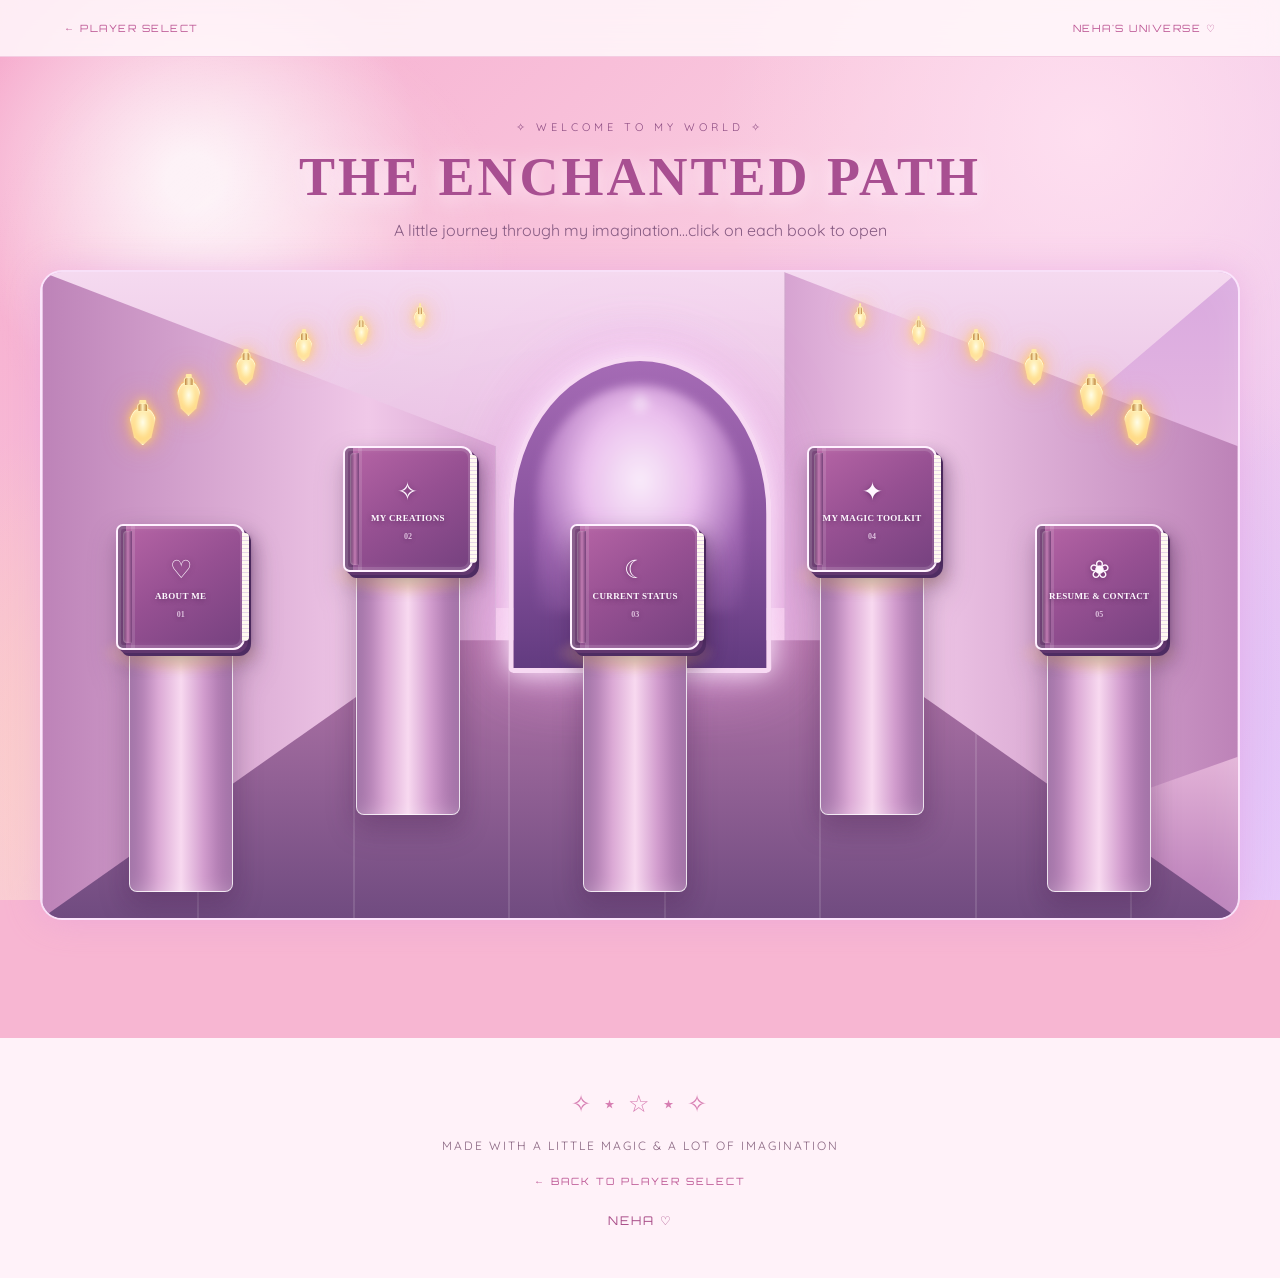
==== commit 2d7ef121: "Update neha.html" ====
--- a/neha.html
+++ b/neha.html
@@ -4,7 +4,7 @@
 <head>
   <meta charset="UTF-8">
   <meta name="viewport" content="width=device-width, initial-scale=1.0">
-  <title>Neha's Enchanted Universe</title>
+  <title>Neha's Universe</title>
   <link rel="stylesheet" href="style.css">
 </head>
 
@@ -12,16 +12,16 @@
 
   <nav class="portfolio-nav corridor-nav">
     <a href="index.html" class="back-link">← PLAYER SELECT</a>
-    <span class="corridor-world-name">NEHA'S ENCHANTED UNIVERSE ♡</span>
+    <span class="corridor-world-name">NEHA'S UNIVERSE ♡</span>
   </nav>
 
   <main>
     <section class="enchanted-library" id="library">
 
       <div class="corridor-intro">
-        <p>✧ WELCOME TO MY LITTLE WORLD ✧</p>
+        <p>✧ WELCOME TO MY WORLD ✧</p>
         <h1>THE ENCHANTED PATH</h1>
-        <span>A little journey through my imagination...</span>
+        <span>A little journey through my imagination...click on each book to open</span>
       </div>
 
       <div class="corridor-viewport" id="corridorViewport">
@@ -36,7 +36,7 @@
           <!-- CORRIDOR END -->
           <div class="corridor-end">
             <div class="corridor-end-glow">✧</div>
-            <span>A WORLD OF STORIES</span>
+            <span></span>
           </div>
 
           <!-- TWELVE GOLDEN LANTERNS -->
@@ -163,7 +163,7 @@
         <span class="card-symbol">🎓</span>
         <h3>B.Sc. Animation & VFX</h3>
         <p>Noorul Islam Centre for Higher Education</p>
-        <p class="small-note">Currently pursuing my degree</p>
+        <p class="small-note">Currently pursuing my degree-Expected graduation: May 2028</p>
       </div>
     </section>
   </template>
--- a/style.css
+++ b/style.css
@@ -3737,3 +3737,431 @@
   .enchanted-game .pedestal-glow { top: 81px; }
   .enchanted-game .corridor-book-title { font-size: 6px; }
 }
+
+
+
+/* =========================================================
+   NEHA FINAL REFINEMENT — 3D BOOKS, CENTRED ARCH, LANTERNS
+   Scoped only to .enchanted-game. Rahul's styles are untouched.
+========================================================= */
+
+/* Keep the distant arch centred and make its lettering readable. */
+.enchanted-game .corridor-end {
+  left: 50% !important;
+  top: 13% !important;
+  width: clamp(190px, 22%, 270px) !important;
+  height: 49% !important;
+  transform: translateX(-50%) !important;
+  z-index: 1 !important;
+  display: flex !important;
+  flex-direction: column;
+  align-items: center;
+  justify-content: flex-end;
+  padding: 0 8px 17px;
+  text-align: center;
+  overflow: visible;
+  border-width: 5px;
+  border-radius: 50% 50% 5px 5px;
+  background: linear-gradient(180deg, #a56bb5 0%, #86519c 58%, #623b80 100%);
+  box-shadow: 0 0 28px #fff1ff, 0 0 70px rgba(235,155,232,.75);
+}
+
+.enchanted-game .corridor-end-glow {
+  position: absolute;
+  inset: 8% 9% 18%;
+  z-index: 0;
+  margin: 0;
+  border-radius: 50% 50% 0 0;
+  background: radial-gradient(ellipse at 50% 42%, #fff4ff 0%, #efc4f1 38%, rgba(210,145,220,.35) 72%, transparent 100%);
+  filter: blur(5px);
+  opacity: .95;
+}
+
+.enchanted-game .corridor-end span {
+  position: relative;
+  z-index: 2;
+  display: block;
+  width: 100%;
+  color: #fff8ff;
+  font-family: 'Cinzel', serif;
+  font-size: clamp(8px, .95vw, 12px);
+  font-weight: 700;
+  letter-spacing: 1.2px;
+  line-height: 1.4;
+  text-align: center;
+  text-shadow: 0 1px 8px #65376f, 0 0 12px #fff;
+}
+
+/* Give the books an unmistakable hard-cover, page-block appearance. */
+.enchanted-game .corridor-book {
+  overflow: visible;
+  isolation: isolate;
+  border: 2px solid #fff1ff;
+  border-radius: 7px 12px 12px 7px;
+  background:
+    linear-gradient(90deg,
+      rgba(65,28,78,.62) 0 8px,
+      transparent 8px 13px,
+      rgba(255,255,255,.12) 13px 17px,
+      transparent 17px),
+    linear-gradient(145deg, #b765a6 0%, #965092 48%, #75417f 100%);
+  box-shadow:
+    3px 3px 0 #62376f,
+    6px 6px 0 #4e2c62,
+    9px 11px 17px rgba(57,24,67,.34),
+    inset 0 0 0 3px rgba(255,255,255,.12),
+    inset 7px 0 10px rgba(255,255,255,.12);
+  transform-style: preserve-3d;
+}
+
+/* Spine on the left and the visible page edges on the right. */
+.enchanted-game .corridor-book::before {
+  content: "";
+  position: absolute;
+  z-index: 0;
+  left: 5px;
+  top: 5px;
+  bottom: 5px;
+  width: 9px;
+  border-radius: 4px 0 0 4px;
+  background: linear-gradient(90deg, #603364, #c17bb2 55%, #744078);
+  box-shadow: inset 1px 0 2px rgba(255,255,255,.35);
+}
+
+.enchanted-game .corridor-book::after {
+  content: "";
+  position: absolute;
+  z-index: 0;
+  top: 7px;
+  right: -6px;
+  bottom: 7px;
+  width: 7px;
+  border-radius: 0 4px 4px 0;
+  background: repeating-linear-gradient(
+    180deg,
+    #fff9f0 0 3px,
+    #e8d6e8 3px 4px
+  );
+  box-shadow: 2px 2px 3px rgba(58,27,66,.25);
+}
+
+.enchanted-game .corridor-book > span {
+  position: relative;
+  z-index: 1;
+  text-shadow: 0 1px 5px rgba(67,26,76,.55);
+}
+
+.enchanted-game .corridor-book-symbol {
+  margin-top: 2px;
+  color: #fff7ff;
+  text-shadow: 0 0 9px #fff, 0 2px 5px rgba(64,25,75,.5);
+}
+
+.enchanted-game .corridor-book-title {
+  max-width: 100%;
+  padding: 0 2px;
+  color: #fffaff;
+  font-family: Georgia, serif;
+  font-weight: 700;
+  letter-spacing: .35px;
+  line-height: 1.35;
+  text-align: center;
+}
+
+.enchanted-game .corridor-book-number {
+  color: #fbe9fb;
+  font-family: Georgia, serif;
+  font-weight: 700;
+}
+
+.enchanted-game .corridor-book:hover,
+.enchanted-game .corridor-book:focus-visible {
+  transform: translateY(-7px) rotateY(-5deg) scale(1.035);
+  box-shadow:
+    3px 3px 0 #62376f,
+    6px 6px 0 #4e2c62,
+    10px 14px 22px rgba(57,24,67,.38),
+    0 0 24px rgba(255,231,250,.85),
+    inset 0 0 0 3px rgba(255,255,255,.16);
+}
+
+/* Lantern strings and bodies: six on each wall, shrinking toward the arch. */
+.enchanted-game .corridor-lights {
+  z-index: 3;
+  pointer-events: none;
+}
+
+.enchanted-game .corridor-lamp {
+  position: absolute;
+  display: block;
+  padding: 0;
+  border: 0;
+  border-radius: 0;
+  background: transparent;
+  color: transparent;
+  font-size: 0;
+  box-shadow: none;
+  cursor: default;
+  filter: drop-shadow(0 0 5px rgba(255,211,112,.9))
+          drop-shadow(0 0 12px rgba(255,171,62,.6));
+  animation: neha-lantern-sway 4.8s ease-in-out infinite;
+}
+
+.enchanted-game .corridor-lamp::before {
+  content: "";
+  position: absolute;
+  left: 50%;
+  top: 7px;
+  width: 72%;
+  height: 72%;
+  transform: translateX(-50%);
+  border: 1px solid rgba(255,249,213,.98);
+  border-radius: 42% 42% 48% 48%;
+  clip-path: polygon(22% 0, 78% 0, 100% 24%, 83% 78%, 50% 100%, 17% 78%, 0 24%);
+  background: radial-gradient(
+    ellipse at 50% 38%,
+    #fffde7 0%,
+    #ffedb0 30%,
+    #ffd16f 64%,
+    #e9a044 100%
+  );
+  box-shadow:
+    inset 0 0 6px #fff9df,
+    0 0 9px #ffd879,
+    0 0 17px rgba(255,177,68,.9);
+}
+
+.enchanted-game .corridor-lamp::after {
+  content: "";
+  position: absolute;
+  left: 50%;
+  top: 2px;
+  width: 28%;
+  height: 7px;
+  transform: translateX(-50%);
+  border: 1px solid #fff0b5;
+  border-radius: 3px 3px 1px 1px;
+  background: linear-gradient(90deg, #bd8139, #fff1bd, #bd8139);
+  box-shadow: 0 -5px 0 -2px #ffe9a5;
+}
+
+/* Left wall: larger in front, progressively smaller toward the vanishing point. */
+.enchanted-game .lamp-left-1 { left: 7%; top: 20%; width: 34px; height: 49px; }
+.enchanted-game .lamp-left-2 { left: 11%; top: 16%; width: 30px; height: 44px; animation-delay: -.8s; }
+.enchanted-game .lamp-left-3 { left: 16%; top: 12%; width: 25px; height: 37px; animation-delay: -1.6s; }
+.enchanted-game .lamp-left-4 { left: 21%; top: 9%; width: 21px; height: 31px; animation-delay: -2.4s; }
+.enchanted-game .lamp-left-5 { left: 26%; top: 7%; width: 17px; height: 26px; animation-delay: -3.2s; }
+.enchanted-game .lamp-left-6 { left: 31%; top: 5%; width: 14px; height: 21px; animation-delay: -4s; }
+
+/* Right wall mirrors the left wall. */
+.enchanted-game .lamp-right-1 { right: 7%; top: 20%; width: 34px; height: 49px; animation-delay: -1.1s; }
+.enchanted-game .lamp-right-2 { right: 11%; top: 16%; width: 30px; height: 44px; animation-delay: -1.9s; }
+.enchanted-game .lamp-right-3 { right: 16%; top: 12%; width: 25px; height: 37px; animation-delay: -2.7s; }
+.enchanted-game .lamp-right-4 { right: 21%; top: 9%; width: 21px; height: 31px; animation-delay: -3.5s; }
+.enchanted-game .lamp-right-5 { right: 26%; top: 7%; width: 17px; height: 26px; animation-delay: -4.3s; }
+.enchanted-game .lamp-right-6 { right: 31%; top: 5%; width: 14px; height: 21px; animation-delay: -5.1s; }
+
+@keyframes neha-lantern-sway {
+  0%, 100% { translate: 0 0; }
+  50% { translate: 0 -5px; }
+}
+
+@media (max-width: 760px) {
+  .enchanted-game .corridor-end {
+    top: 12% !important;
+    width: 25% !important;
+    height: 43% !important;
+  }
+
+  .enchanted-game .corridor-end span {
+    font-size: 7px;
+    letter-spacing: .5px;
+  }
+
+  .enchanted-game .corridor-book {
+    border-radius: 6px 9px 9px 6px;
+    box-shadow:
+      2px 2px 0 #62376f,
+      4px 4px 0 #4e2c62,
+      6px 8px 12px rgba(57,24,67,.32),
+      inset 0 0 0 2px rgba(255,255,255,.12);
+  }
+
+  .enchanted-game .corridor-lamp {
+    transform: scale(.82);
+    transform-origin: top center;
+  }
+}
+
+@media (max-width: 420px) {
+  .enchanted-game .corridor-end {
+    width: 29% !important;
+    height: 39% !important;
+  }
+
+  .enchanted-game .corridor-end span {
+    font-size: 6px;
+  }
+
+  .enchanted-game .corridor-lamp {
+    transform: scale(.68);
+  }
+}
+
+/* =========================================================
+   RAHUL — CLEANER ARCADE FINISH
+   Keeps the cyan machine borders and existing interactions.
+========================================================= */
+
+/* Quiet the page background while retaining the blue-purple atmosphere. */
+body.rahul-world {
+  background-color: #08091f !important;
+  background-image:
+    radial-gradient(ellipse at 16% 18%, rgba(0, 166, 220, .19), transparent 38%),
+    radial-gradient(ellipse at 84% 26%, rgba(125, 45, 205, .22), transparent 42%),
+    radial-gradient(ellipse at 50% 92%, rgba(22, 65, 150, .2), transparent 48%),
+    linear-gradient(135deg, #08091f, #111039 58%, #08091f) !important;
+  background-attachment: fixed !important;
+}
+
+/* Replace the animated rings and radial rays with soft ambient light. */
+body.rahul-world::before {
+  inset: 0 !important;
+  width: 100% !important;
+  height: 100% !important;
+  background:
+    radial-gradient(ellipse at 18% 22%, rgba(0, 205, 255, .13), transparent 42%),
+    radial-gradient(ellipse at 82% 72%, rgba(145, 55, 255, .14), transparent 46%) !important;
+  opacity: 1 !important;
+  transform: none !important;
+  animation: none !important;
+}
+
+/* Remove extra floating symbols and control prompts. */
+.psychedelic-game .psychedelic-orbit,
+.psychedelic-game .arcade-back-decoration,
+.psychedelic-game .arcade-lights,
+.psychedelic-game .arcade-particles,
+.psychedelic-game .arcade-controls,
+.psychedelic-game .arcade-interaction-prompt {
+  display: none !important;
+}
+
+/* A calmer room: same dark neon palette, fewer competing patterns. */
+.psychedelic-game .arcade-viewport {
+  background: radial-gradient(ellipse at 50% 30%, #17234b 0%, #0c102b 55%, #08091c 100%);
+  /* Keep the existing glowing cyan viewport border unchanged. */
+}
+
+.psychedelic-game .arcade-scene {
+  background:
+    radial-gradient(ellipse at 50% 34%, rgba(82, 55, 160, .2), transparent 58%),
+    linear-gradient(180deg, #0d102b 0%, #11102f 58%, #090a1d 100%);
+}
+
+.psychedelic-game .arcade-ceiling {
+  background: linear-gradient(180deg, #090b20 0%, #17143a 100%);
+  border-bottom: 1px solid rgba(93, 234, 255, .16);
+}
+
+.psychedelic-game .arcade-wall {
+  background: linear-gradient(135deg, #0b1028 0%, #17133b 70%, #10102d 100%);
+}
+
+.psychedelic-game .arcade-back-wall {
+  left: 33%;
+  right: 33%;
+  width: auto;
+  top: 15%;
+  height: 40%;
+  background: linear-gradient(145deg, #17183e, #0b1027 82%);
+  border: 2px solid rgba(139, 69, 255, .82);
+  box-shadow: 0 0 22px rgba(123, 50, 255, .42), inset 0 0 24px rgba(0, 207, 255, .08);
+}
+
+.psychedelic-game .arcade-neon-sign {
+  top: 50%;
+  transform: translate(-50%, -50%);
+}
+
+.psychedelic-game .arcade-neon-sign span {
+  display: none;
+}
+
+.psychedelic-game .arcade-neon-sign h2 {
+  margin: 0;
+  font-size: clamp(12px, 1.65vw, 21px);
+  letter-spacing: 1.5px;
+}
+
+.psychedelic-game .arcade-floor {
+  background: linear-gradient(180deg, #17143b 0%, #0a0b20 90%);
+}
+
+.psychedelic-game .arcade-floor-grid {
+  background:
+    linear-gradient(rgba(0, 220, 255, .12) 1px, transparent 1px),
+    linear-gradient(90deg, rgba(0, 220, 255, .12) 1px, transparent 1px);
+  background-size: 76px 58px;
+  opacity: .22;
+}
+
+/* Five cabinets: one balanced row, equal size and consistent spacing.
+   Their cyan borders and neon screen effects are deliberately preserved. */
+.psychedelic-game .arcade-machine {
+  width: clamp(96px, 10.8%, 132px);
+  height: 41%;
+  min-height: 180px;
+  top: 42%;
+  padding: 10px 8px;
+  transform: none;
+}
+
+.psychedelic-game .machine-one { left: 6%; right: auto; top: 42%; }
+.psychedelic-game .machine-two { left: 25%; right: auto; top: 42%; }
+.psychedelic-game .machine-three { left: 44%; right: auto; top: 42%; }
+.psychedelic-game .machine-four { left: 63%; right: auto; top: 42%; }
+.psychedelic-game .machine-five { left: 82%; right: auto; top: 42%; }
+
+.psychedelic-game .arcade-machine:hover,
+.psychedelic-game .arcade-machine:focus-visible {
+  transform: translateY(-7px) scale(1.035);
+  /* Preserve the existing glowing cyan cabinet border and glow. */
+}
+
+@media (max-width: 760px) {
+  .psychedelic-game .arcade-back-wall {
+    left: 31%;
+    right: 31%;
+    top: 12%;
+    height: 34%;
+  }
+
+  .psychedelic-game .arcade-machine {
+    top: 44%;
+    height: 31%;
+    min-height: 142px;
+  }
+
+  .psychedelic-game .machine-one { left: 2%; top: 44%; }
+  .psychedelic-game .machine-two { left: 21%; top: 44%; }
+  .psychedelic-game .machine-three { left: 41%; top: 44%; }
+  .psychedelic-game .machine-four { left: 61%; top: 44%; }
+  .psychedelic-game .machine-five { left: 81%; top: 44%; }
+}
+
+@media (max-width: 420px) {
+  .psychedelic-game .arcade-machine {
+    width: 18%;
+    min-height: 126px;
+    height: 29%;
+    top: 47%;
+    padding: 6px 3px;
+  }
+
+  .psychedelic-game .machine-one { left: 1%; top: 47%; }
+  .psychedelic-game .machine-two { left: 21%; top: 47%; }
+  .psychedelic-game .machine-three { left: 41%; top: 47%; }
+  .psychedelic-game .machine-four { left: 61%; top: 47%; }
+  .psychedelic-game .machine-five { left: 81%; top: 47%; }
+}
